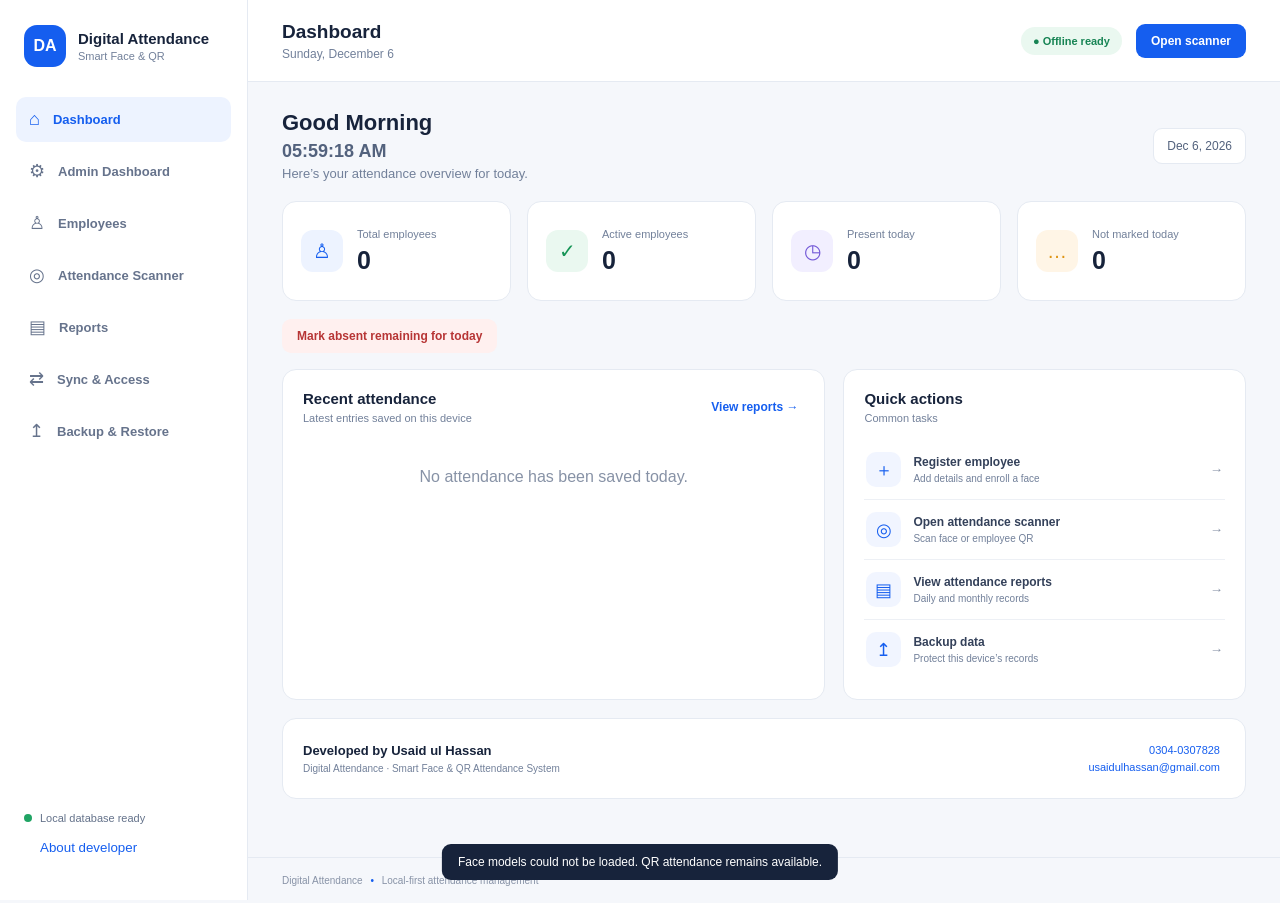
==== Digital_Attendance/index.html @ baabb177 "Add files via upload" ====
<!doctype html>
<html lang="en">
<head>
  <meta charset="utf-8"><meta name="viewport" content="width=device-width, initial-scale=1, viewport-fit=cover">
  <meta name="theme-color" content="#155eef"><meta name="description" content="Offline-first employee attendance using face recognition and QR codes">
  <link rel="manifest" href="manifest.webmanifest"><link rel="stylesheet" href="css/style.css">
  <title>Digital Attendance</title>
</head>
<body>
<aside class="sidebar" id="sidebar"><div class="brand"><span class="brand-mark">DA</span><div><b id="companyNameLabel">Digital Attendance</b><small>Smart Face &amp; QR</small></div></div>
  <nav id="nav"><button class="nav-link active" data-view="dashboard">⌂ <span>Dashboard</span></button><button class="nav-link" data-view="admin">⚙ <span>Admin Dashboard</span></button><button class="nav-link" data-view="employees">♙ <span>Employees</span></button><button class="nav-link" data-view="scanner">◎ <span>Attendance Scanner</span></button><button class="nav-link" data-view="reports">▤ <span>Reports</span></button><button class="nav-link" data-view="sync">⇄ <span>Sync &amp; Access</span></button><button class="nav-link" data-view="backup">↥ <span>Backup &amp; Restore</span></button></nav>
  <div class="side-foot"><span class="offline-dot"></span><span id="connection">Local database ready</span><button id="aboutBtn" class="about-link">About developer</button></div>
</aside>
<main class="main"><header class="topbar"><button id="menuBtn" class="menu-btn" aria-label="Menu">☰</button><div><h1 id="pageTitle">Dashboard</h1><p id="todayLabel"></p></div><div class="top-actions"><span class="status-pill">● Offline ready</span><button class="primary" data-go="scanner">Open scanner</button></div></header>
<div class="content">
<section class="view active" id="view-dashboard"><div class="welcome"><div><h2 id="greeting">Loading greeting…</h2><p id="liveClock">--:--:--</p><p>Here’s your attendance overview for today.</p></div><span class="date-chip" id="dateChip"></span></div><div class="stats"><article class="stat-card"><span class="stat-icon blue">♙</span><div><small>Total employees</small><strong id="totalEmployees">0</strong></div></article><article class="stat-card"><span class="stat-icon green">✓</span><div><small>Active employees</small><strong id="activeEmployees">0</strong></div></article><article class="stat-card"><span class="stat-icon purple">◷</span><div><small>Present today</small><strong id="presentToday">0</strong></div></article><article class="stat-card"><span class="stat-icon amber">…</span><div><small>Not marked today</small><strong id="notMarked">0</strong></div></article></div>
<button id="markAbsentRemaining" class="danger">Mark absent remaining for today</button><div class="grid-two"><article class="panel"><div class="panel-head"><div><h3>Recent attendance</h3><p>Latest entries saved on this device</p></div><button class="text-btn" data-go="reports">View reports →</button></div><div id="recentAttendance" class="table-wrap"></div></article><article class="panel"><div class="panel-head"><div><h3>Quick actions</h3><p>Common tasks</p></div></div><div class="quick-actions"><button data-go="employees"><span>＋</span><div><b>Register employee</b><small>Add details and enroll a face</small></div><i>→</i></button><button data-go="scanner"><span>◎</span><div><b>Open attendance scanner</b><small>Scan face or employee QR</small></div><i>→</i></button><button data-go="reports"><span>▤</span><div><b>View attendance reports</b><small>Daily and monthly records</small></div><i>→</i></button><button data-go="backup"><span>↥</span><div><b>Backup data</b><small>Protect this device’s records</small></div><i>→</i></button></div></article></div>
<article class="panel developer-card"><div><h3>Developed by Usaid ul Hassan</h3><p>Digital Attendance · Smart Face &amp; QR Attendance System</p></div><div><a href="tel:03040307828">0304-0307828</a><a href="mailto:usaidulhassan@gmail.com">usaidulhassan@gmail.com</a></div></article>
</section>
<section class="view" id="view-admin"><div class="panel admin-auth" id="adminLocked"><div class="panel-head"><div><h3 id="adminAuthTitle">Admin password</h3><p id="adminAuthHelp">Enter your administrator password to manage company settings.</p></div></div><form id="adminAuthForm"><label id="adminPasswordLabel">Admin password <input id="adminPassword" type="password" autocomplete="current-password" required minlength="8"></label><label id="adminPasswordConfirmLabel" class="hidden">Confirm admin password <input id="adminPasswordConfirm" type="password" autocomplete="new-password" minlength="8"></label><button id="adminUnlockButton" class="primary">Unlock admin</button></form><p class="hint">First use: create a password of at least 8 characters. Remember it; it is not recoverable from the app.</p></div><div id="adminContent" class="hidden"><div class="panel"><div class="panel-head"><div><h3>Admin Dashboard</h3><p>Company identity, attendance schedules, grace period and employee time assignments.</p></div><div class="report-actions"><button id="adminEmployees" class="secondary">Manage employees &amp; categories</button><button id="lockAdmin" class="secondary">Lock admin</button></div></div></div><div class="panel"><div class="panel-head"><div><h3>Company information</h3><p>Shown in the app and used as the organization label.</p></div></div><div class="admin-grid"><label>Company name <input id="companyNameInput" maxlength="120" placeholder="Your company or school name" required></label><label>Contact phone <input id="companyPhone" maxlength="40" inputmode="tel"></label><label>Contact email <input id="companyEmail" maxlength="120" type="email"></label><label>Address <input id="companyAddress" maxlength="240"></label></div></div><div class="panel"><div class="panel-head"><div><h3>Attendance schedules</h3><p>Changes apply to future scans. Past attendance keeps its original time and status.</p></div></div><div class="schedule-grid"><label>Peon / Masi start time <input id="timePeon" type="time" value="08:00"></label><label>Management start time <input id="timeManagement" type="time" value="09:00"></label><label>Teaching Staff start time <input id="timeTeaching" type="time" value="08:00"></label><label>Late grace period (minutes) <input id="lateGrace" type="number" min="0" max="1440" value="0"></label></div><p class="hint">Each employee is assigned one category. That category’s start time is their attendance schedule. One grace period applies to all groups.</p><button id="saveAdminSettings" class="primary">Save company &amp; attendance rules</button></div><div class="panel"><div class="panel-head"><div><h3>Employee schedule assignments</h3><p>Review each employee’s category and active group start time.</p></div></div><div id="adminEmployeeSchedule" class="table-wrap"></div></div><div class="panel"><div class="panel-head"><div><h3>Change admin password</h3><p>Enter the current password, then choose a new one.</p></div></div><div class="admin-grid"><label>Current password <input id="adminCurrentPassword" type="password" autocomplete="current-password"></label><label>New password <input id="adminNewPassword" type="password" autocomplete="new-password" minlength="8"></label><label>Confirm new password <input id="adminNewPasswordConfirm" type="password" autocomplete="new-password" minlength="8"></label></div><button id="changeAdminPassword" class="secondary">Update admin password</button></div></div></section>
<section class="view" id="view-employees"><div class="panel"><div class="panel-head"><div><h3>Employee management</h3><p>Employee records and local face enrollment</p></div><button id="newEmployee" class="primary">＋ Register employee</button></div><div id="employeeTable" class="table-wrap"></div></div>
<dialog id="employeeDialog"><form method="dialog" id="employeeForm"><div class="dialog-head"><div><h3 id="employeeDialogTitle">Register employee</h3><p>Enter employee details and enroll a face before saving.</p></div><button class="close-btn" value="cancel">×</button></div><input type="hidden" id="originalId"><label>Employee ID <input id="employeeId" required maxlength="40" autocomplete="off"></label><label>Employee name <input id="employeeName" required maxlength="120"></label><label>Mobile number <input id="employeeMobile" required maxlength="30" inputmode="tel"></label><label>Staff category <select id="employeeCategory"><option value="peon">Peon / Masi</option><option value="management">Management</option><option value="teaching">Teaching Staff</option></select></label><div class="enroll-box"><video id="enrollVideo" autoplay muted playsinline></video><div><b>Face enrollment</b><p id="faceState">Required before saving. Camera permission is needed.</p><button type="button" id="enrollFace" class="secondary">Start camera &amp; capture face</button></div></div><label class="check-label"><input type="checkbox" id="employeeActive" checked> Active employee</label><div class="dialog-actions"><button class="secondary" value="cancel">Cancel</button><button id="saveEmployee" class="primary" value="default">Save employee</button></div></form></dialog></section>
<section class="view" id="view-scanner"><div class="scanner-layout"><article class="panel scanner-panel"><div class="panel-head"><div><h3>Automatic attendance scanner</h3><p>Keep the camera active. Face recognition and QR use the same attendance rules.</p></div><span id="scannerState" class="state-badge">Stopped</span></div><div class="scanner-controls"><label>Attendance action <select id="attendanceAction"><option value="checkin">Check-in (required daily Present)</option><option value="checkout">Check-out (optional)</option></select></label><label>Camera <select id="cameraFacing"><option value="user">Front camera</option><option value="environment">Back camera</option></select></label><label>Scan method <select id="scanMethod"><option value="both">Face and QR</option><option value="face">Face recognition</option><option value="qr">QR code</option></select></label></div><div class="camera-frame"><video id="scanVideo" autoplay muted playsinline></video><div class="camera-overlay"><span></span></div><div class="camera-placeholder" id="cameraPlaceholder"><b>Camera is off</b><small>Start scanning to recognize employees</small></div><div id="qrReader" class="qr-reader"></div></div><div class="scanner-actions"><button id="startScan" class="primary">Start scanning</button><button id="stopScan" class="secondary" disabled>Stop scanning</button></div><p class="hint">Camera access requires HTTPS or localhost. On Android, allow camera access in Chrome. Recognition and QR processing run on this device.</p></article><article class="panel"><div class="panel-head"><div><h3>Scan result</h3><p>Saved only after local database confirmation</p></div></div><div id="scanFeedback" class="scan-feedback"><span class="feedback-icon">◎</span><b>Ready to scan</b><small>Choose a mode and start the camera.</small></div><div class="privacy-note"><b>Face data stays on this device</b><p>Face descriptors are stored in this browser profile’s IndexedDB. Back up regularly before clearing browser data or changing devices.</p></div></article></div></section>
<section class="view" id="view-reports"><div class="panel"><div class="panel-head"><div><h3>Attendance reports</h3><p>Saved attendance records, ready for Excel and Access</p></div><div class="report-actions"><button id="clearAttendance" class="danger">Clear attendance</button><button id="shareReport" class="secondary">Share report</button><button id="exportCsv" class="secondary">Export CSV</button></div></div><div class="filters"><label>Report type <select id="reportType"><option value="daily">Daily</option><option value="monthly">Monthly</option></select></label><label id="dateFilter">Date <input id="reportDate" type="date"></label><label id="monthFilter" class="hidden">Month <input id="reportMonth" type="month"></label><button id="applyReport" class="primary">Apply filters</button></div><div id="reportSummary" class="report-summary"></div><div id="reportTable" class="table-wrap"></div></div></section>
<section class="view" id="view-backup"><div class="grid-two"><article class="panel"><div class="panel-head"><div><h3>Backup your data</h3><p>Download employees, attendance and face descriptors to one JSON file.</p></div></div><div class="backup-card"><span class="backup-icon">↥</span><h4>Create a full backup</h4><p>Save a copy somewhere safe before moving to another device. This file contains private employee and biometric data; keep it secure.</p><button id="createBackup" class="primary">Download backup JSON</button></div></article><article class="panel"><div class="panel-head"><div><h3>Restore from backup</h3><p>Validate the file before importing. Restore merges records by ID and attendance key.</p></div></div><div class="backup-card"><span class="backup-icon">↧</span><h4>Restore a backup file</h4><p>Records from the selected backup will be merged with local data. Newer attendance entries do not remove existing history.</p><label class="file-button">Choose backup JSON<input id="restoreFile" type="file" accept="application/json,.json"></label><div id="backupStatus" class="hint"></div></div></article></div><article class="panel info-panel"><h3>Where your data is stored</h3><p>Local employee data, attendance and face descriptors stay in this browser profile. If Sync &amp; Access is configured, employee and attendance records also sync to your private authenticated cloud database; face descriptors remain device-local. Browser data clearing, app removal or device failure can erase local data. Keep JSON backups.</p></article></section>
<section class="view" id="view-sync"><div class="panel"><div class="panel-head"><div><h3>Connect your devices</h3><p>Use the same free Supabase project and sign-in on PC and mobile.</p></div><span id="syncBadge" class="state-badge">Not connected</span></div><div id="syncMessage" class="sync-message">Set up the free project first. Local attendance continues to work without an internet connection.</div><div class="sync-form"><label>Supabase Project URL<input id="syncUrl" type="url" placeholder="https://your-project.supabase.co" autocomplete="url"></label><label>Publishable / anon key<input id="syncKey" type="text" placeholder="eyJ…" autocomplete="off"></label><div class="sync-divider">Account used on every device</div><label>Email<input id="syncEmail" type="email" autocomplete="username"></label><label>Password<input id="syncPassword" type="password" autocomplete="current-password"></label><div class="sync-actions"><button id="connectSync" class="primary">Save &amp; sign in</button><button id="syncNow" class="secondary">Sync now</button><button id="disconnectSync" class="secondary">Sign out</button></div></div><div class="privacy-note sync-privacy"><b>What gets synced</b><p>Employee details, active status, QR identifiers and attendance are sent to your authenticated cloud database. Face descriptors stay on each device. A new device can use QR and reports immediately; enroll each employee’s face on that device to use face scanning there. Never enter a service-role or secret key here.</p></div></div><article class="panel info-panel"><h3>Offline and free-plan notes</h3><p>While offline, records remain in this device’s IndexedDB and show as waiting to sync. When internet returns, this page retries automatically. If two devices both record the same employee while offline, the first record accepted by the shared database wins; the other device will replace its pending copy with the shared record on sync. Free hosting limits and pauses can delay syncing, so keep JSON backups.</p></article></section>
</div><footer>Digital Attendance <span>•</span> Local-first attendance management</footer></main>
<div id="successToast" class="toast" role="status" aria-live="polite"><div class="big-check">✓</div><div><b>Attendance Successful</b><strong id="toastName"></strong><small id="toastMeta"></small><span>حاضری کامیابی سے لگ گئی</span><span>آپ جا سکتے ہیں، شکریہ</span></div></div><div id="notice" class="notice" role="status"></div>
<dialog id="aboutDialog"><form method="dialog" class="about-dialog"><button class="close-btn" value="cancel">×</button><h3>About Developer</h3><p><b>Usaid ul Hassan</b></p><p><a href="tel:03040307828">0304-0307828</a></p><p><a href="mailto:usaidulhassan@gmail.com">usaidulhassan@gmail.com</a></p><button class="primary" value="cancel">Done</button></form></dialog>
<script src="libraries/face-api.min.js"></script><script src="libraries/html5-qrcode.min.js"></script><script src="libraries/qrcode.min.js"></script>
<script type="module" src="js/app.js"></script>

</body></html>
---- Digital_Attendance/css/style.css ----
:root{font-family:Inter,"Segoe UI",Arial,sans-serif;color:#17233b;background:#f5f7fb;font-synthesis:none;--blue:#155eef;--navy:#14213d;--muted:#72809a;--line:#e5eaf2;--green:#159455}*{box-sizing:border-box}body{margin:0;min-height:100vh}.sidebar{position:fixed;inset:0 auto 0 0;width:248px;background:#fff;border-right:1px solid var(--line);padding:25px 16px;display:flex;flex-direction:column;z-index:10}.brand{display:flex;align-items:center;gap:12px;padding:0 8px 30px}.brand-mark{width:42px;height:42px;border-radius:13px;background:var(--blue);color:#fff;display:grid;place-items:center;font-weight:800}.brand b,.brand small{display:block}.brand b{font-size:15px}.brand small{font-size:11px;color:var(--muted);margin-top:3px}.sidebar nav{display:grid;gap:6px}.nav-link{border:0;background:transparent;color:#66738c;border-radius:10px;text-align:left;padding:12px 13px;font-size:18px;display:flex;align-items:center;gap:13px;cursor:pointer}.nav-link span{font-size:13px;font-weight:600}.nav-link:hover,.nav-link.active{background:#edf3ff;color:var(--blue)}.side-foot{margin-top:auto;color:#64728a;font-size:11px;padding:12px 8px;display:grid;grid-template-columns:8px auto;gap:8px;align-items:center}.offline-dot{width:8px;height:8px;border-radius:50%;background:#20a464}.about-link{grid-column:2;border:0;background:none;text-align:left;padding:8px 0;color:var(--blue);cursor:pointer}.main{margin-left:248px;min-height:100vh}.topbar{background:#fff;border-bottom:1px solid var(--line);min-height:82px;padding:15px 34px;display:flex;align-items:center;justify-content:space-between;position:sticky;top:0;z-index:5}.topbar h1{font-size:19px;margin:0}.topbar p{font-size:12px;color:var(--muted);margin:4px 0 0}.top-actions{display:flex;align-items:center;gap:14px}.status-pill{color:#178454;background:#eaf8f0;padding:8px 12px;border-radius:30px;font-size:11px;font-weight:700}.content{max-width:1400px;margin:auto;padding:28px 34px 40px}.view{display:none}.view.active{display:block}.welcome{display:flex;justify-content:space-between;align-items:center;margin:0 0 20px}.welcome h2{font-size:22px;margin:0 0 5px}.welcome p{margin:0;color:var(--muted);font-size:13px}.date-chip{background:#fff;border:1px solid var(--line);border-radius:9px;padding:10px 13px;color:#53627d;font-size:12px}.stats{display:grid;grid-template-columns:repeat(4,1fr);gap:16px;margin-bottom:18px}.stat-card{background:#fff;border:1px solid var(--line);border-radius:14px;padding:18px;display:flex;align-items:center;gap:14px;min-height:100px}.stat-icon{width:42px;height:42px;display:grid;place-items:center;border-radius:12px;font-size:20px}.stat-icon.blue{background:#edf3ff;color:var(--blue)}.stat-icon.green{background:#eaf8f0;color:#159455}.stat-icon.purple{background:#f2efff;color:#7358d7}.stat-icon.amber{background:#fff5e6;color:#de9414}.stat-card small,.stat-card strong{display:block}.stat-card small{font-size:11px;color:var(--muted);margin-bottom:6px}.stat-card strong{font-size:25px}.grid-two{display:grid;grid-template-columns:1.35fr 1fr;gap:18px}.panel{background:#fff;border:1px solid var(--line);border-radius:14px;padding:20px;margin-bottom:18px;min-width:0}.panel-head{display:flex;align-items:center;justify-content:space-between;gap:12px;margin-bottom:16px}.panel-head h3{font-size:15px;margin:0 0 5px}.panel-head p{font-size:11px;color:var(--muted);margin:0}.text-btn{border:0;background:none;color:var(--blue);font-size:12px;font-weight:700;cursor:pointer}.table-wrap{overflow:auto}table{width:100%;border-collapse:collapse;white-space:nowrap;font-size:12px}th{text-align:left;color:#78849b;font-size:10px;text-transform:uppercase;letter-spacing:.04em;background:#fafbfd}th,td{padding:12px 10px;border-bottom:1px solid #edf0f5}td{color:#34415a}tbody tr:last-child td{border-bottom:0}.empty{text-align:center;color:#8792a6;padding:28px!important}.quick-actions{display:grid}.quick-actions button{display:flex;align-items:center;gap:12px;padding:12px 2px;background:transparent;border:0;border-bottom:1px solid #edf0f5;text-align:left;cursor:pointer;color:#34415a}.quick-actions button:last-child{border:0}.quick-actions button>span{width:35px;height:35px;border-radius:10px;background:#f1f5ff;color:var(--blue);display:grid;place-items:center;font-size:18px}.quick-actions b,.quick-actions small{display:block}.quick-actions b{font-size:12px}.quick-actions small{font-size:10px;color:var(--muted);margin-top:4px}.quick-actions i{font-style:normal;margin-left:auto;color:#8792a6}.primary,.secondary,.danger{border:0;border-radius:9px;padding:10px 15px;font-size:12px;font-weight:700;cursor:pointer;white-space:nowrap}.primary{background:var(--blue);color:#fff}.primary:hover{background:#064ddb}.secondary{background:#edf2fa;color:#45546f}.danger{background:#fff0ef;color:#b73535}.primary:disabled,.secondary:disabled{opacity:.5;cursor:not-allowed}.menu-btn{display:none}footer{border-top:1px solid var(--line);padding:17px 34px;color:#8893a7;font-size:10px}footer span{padding:0 5px;color:var(--blue)}dialog{border:0;border-radius:16px;padding:0;width:min(560px,calc(100% - 28px));box-shadow:0 20px 70px #101c3440;color:#17233b}dialog::backdrop{background:#0b173766;backdrop-filter:blur(2px)}#employeeForm,.about-dialog{padding:22px}.dialog-head{display:flex;justify-content:space-between;align-items:flex-start;margin-bottom:16px}.dialog-head h3,.about-dialog h3{margin:0 0 5px}.dialog-head p{font-size:11px;color:var(--muted);margin:0}.close-btn{border:0;background:#f1f3f7;border-radius:50%;width:30px;height:30px;font-size:20px;cursor:pointer}.dialog-head~label{display:block;font-size:11px;font-weight:700;margin:12px 0}.dialog-head~label input,.filters input,.filters select,.scanner-controls select,.scanner-controls label select{display:block;width:100%;margin-top:6px;border:1px solid #dce3ed;border-radius:8px;padding:10px;font:inherit;color:#34415a;background:#fff}.enroll-box{display:flex;gap:14px;padding:12px;background:#f7f9fc;border-radius:10px;margin:15px 0}.enroll-box video{width:120px;height:86px;object-fit:cover;background:#111;border-radius:8px}.enroll-box p{font-size:10px;color:var(--muted);margin:5px 0 9px}.check-label{display:flex!important;align-items:center;gap:7px}.dialog-actions{display:flex;justify-content:flex-end;gap:9px;margin-top:18px}.scanner-layout{display:grid;grid-template-columns:1.3fr .8fr;gap:18px}.scanner-controls{display:grid;grid-template-columns:1fr 1fr;gap:12px;margin-bottom:13px}.scanner-controls label,.filters label{font-size:11px;color:#56637a}.camera-frame{height:360px;position:relative;background:#111827;border-radius:12px;overflow:hidden;display:grid;place-items:center}.camera-frame video{width:100%;height:100%;object-fit:cover;transform:scaleX(-1)}.camera-overlay{position:absolute;inset:15%;border:1px solid #ffffff50;border-radius:18px;pointer-events:none}.camera-overlay span{position:absolute;left:0;right:0;top:50%;height:1px;background:#ffffff35}.camera-placeholder{position:absolute;color:#fff;text-align:center;display:grid;gap:7px;pointer-events:none}.camera-placeholder b{font-size:13px}.camera-placeholder small{font-size:10px;color:#c5ccda}.scanner-actions{display:flex;gap:9px;margin-top:14px}.hint{font-size:10px;color:#7d899f;line-height:1.6;margin:12px 0 0}.state-badge{font-size:10px;color:#7a8598;background:#f0f2f6;border-radius:20px;padding:7px 10px}.state-badge.running{color:#128249;background:#e8f7ef}.scan-feedback{min-height:170px;border:1px dashed #dce3ed;background:#fbfcfe;border-radius:12px;display:flex;align-items:center;justify-content:center;flex-direction:column;gap:8px;text-align:center;padding:20px}.feedback-icon{width:48px;height:48px;border-radius:50%;background:#edf3ff;color:var(--blue);display:grid;place-items:center;font-size:24px}.scan-feedback b{font-size:14px}.scan-feedback small{font-size:11px;color:var(--muted)}.privacy-note{margin-top:14px;border-radius:10px;padding:13px;background:#f2f7ff}.privacy-note b{font-size:11px;color:#1b55b3}.privacy-note p{font-size:10px;line-height:1.6;color:#60708a;margin:7px 0 0}.qr-reader{display:none;position:absolute;inset:8px;overflow:hidden;border-radius:10px;background:#111}.qr-reader.active{display:block}.qr-reader video{width:100%!important;height:100%!important;object-fit:cover}.report-actions{display:flex;gap:7px}.filters{display:flex;align-items:end;gap:12px;flex-wrap:wrap;background:#f8fafd;padding:13px;border-radius:10px;margin-bottom:12px}.filters label{min-width:155px}.filters label input,.filters label select{padding:9px}.filters .primary{height:36px}.hidden{display:none!important}.report-summary{font-size:11px;color:#67758d;margin:12px 2px}.backup-card{border:1px solid #e9edf4;border-radius:12px;padding:20px;text-align:center}.backup-icon{width:48px;height:48px;border-radius:14px;background:#edf3ff;color:var(--blue);font-size:22px;display:grid;place-items:center;margin:0 auto 12px}.backup-card h4{margin:0;font-size:14px}.backup-card p{font-size:11px;line-height:1.7;color:var(--muted);max-width:380px;margin:8px auto 15px}.file-button{display:inline-block;background:#edf2fa;border-radius:9px;padding:10px 15px;font-size:11px;font-weight:700;cursor:pointer}.file-button input{display:none}.info-panel h3{font-size:13px;margin:0 0 7px}.info-panel p{font-size:11px;color:#66738c;line-height:1.7;margin:0}.toast{position:fixed;z-index:30;right:24px;top:22px;background:#fff;border:1px solid #d6eadf;box-shadow:0 15px 45px #162c2330;border-radius:14px;padding:15px 20px;display:flex;align-items:center;gap:15px;min-width:320px;opacity:0;transform:translateY(-15px);pointer-events:none;transition:.16s}.toast.show{opacity:1;transform:translateY(0)}.big-check{width:54px;height:54px;border-radius:50%;display:grid;place-items:center;background:#e4f7eb;color:#14934f;font-size:35px;font-weight:700}.toast b,.toast strong,.toast small,.toast span{display:block}.toast b{font-size:13px;color:#168249}.toast strong{font-size:14px;margin-top:4px}.toast small,.toast span{font-size:10px;color:#66738c;margin-top:3px}.notice{position:fixed;bottom:20px;left:50%;transform:translate(-50%,15px);opacity:0;background:#17233b;color:white;padding:11px 16px;border-radius:9px;font-size:12px;z-index:40;pointer-events:none;transition:.15s}.notice.show{opacity:1;transform:translate(-50%,0)}.about-dialog{position:relative}.about-dialog p{font-size:13px;color:#52617a}.about-dialog a{color:var(--blue);text-decoration:none}.about-dialog>.close-btn{float:right}.about-dialog>.primary{float:right}.badge{padding:4px 8px;border-radius:30px;font-size:10px}.badge.active{background:#e7f7ed;color:#15814b}.badge.inactive{background:#f0f1f4;color:#7e8797}.row-actions{display:flex;gap:6px}.small-btn{border:0;border-radius:7px;background:#eef3fb;color:#315da9;padding:6px 9px;font-size:10px;cursor:pointer}.small-btn.warn{background:#fff2e1;color:#9a6615}
@media(max-width:1100px){.stats{grid-template-columns:repeat(2,1fr)}.grid-two,.scanner-layout{grid-template-columns:1fr}.camera-frame{height:320px}}@media(max-width:720px){.sidebar{width:250px;transform:translateX(-100%);transition:transform .2s;box-shadow:12px 0 30px #14213d18}.sidebar.open{transform:translateX(0)}.main{margin-left:0}.topbar{padding:13px 16px;min-height:70px}.topbar h1{font-size:16px}.topbar p{font-size:10px}.menu-btn{display:block;border:0;background:transparent;font-size:20px;margin-right:10px;color:#34415a}.topbar>div:nth-child(2){margin-right:auto}.top-actions{gap:8px}.status-pill{display:none}.top-actions .primary{font-size:10px;padding:9px}.content{padding:20px 14px}.welcome h2{font-size:18px}.date-chip{font-size:10px}.stats{gap:9px}.stat-card{padding:12px;min-height:82px;gap:9px}.stat-icon{width:34px;height:34px}.stat-card strong{font-size:21px}.stat-card small{font-size:9px}.panel{padding:15px}.panel-head{align-items:flex-start}.panel-head h3{font-size:14px}.panel-head p{max-width:230px;line-height:1.5}.camera-frame{height:270px}.scanner-controls{gap:8px}.filters{align-items:stretch}.filters label{flex:1;min-width:130px}.filters>.primary{width:100%}.toast{right:10px;left:10px;top:10px;min-width:0}.enroll-box{align-items:center}.enroll-box video{width:100px;height:75px}footer{padding:16px}}

.developer-card{display:flex;justify-content:space-between;align-items:center;gap:14px}.developer-card h3{font-size:13px;margin:0 0 5px}.developer-card p{font-size:10px;color:var(--muted);margin:0}.developer-card a{display:block;text-align:right;color:var(--blue);font-size:11px;margin:5px;text-decoration:none}@media(max-width:720px){.developer-card{align-items:flex-start;flex-direction:column}.developer-card a{text-align:left}}



.scan-feedback.recognized{border-style:solid;border-color:#cfe2ff;background:#f7faff}.scan-feedback .recognized-name{font-size:clamp(28px,4vw,40px);line-height:1.15;color:#14213d;max-width:100%;overflow-wrap:anywhere}.toast #toastName{font-size:25px;line-height:1.2;color:#17233b}.toast #toastMeta{font-size:11px}

.sync-form{display:grid;grid-template-columns:1fr 1fr;gap:14px}.sync-form label{display:block;font-size:11px;font-weight:650;color:#56637a}.sync-form input{display:block;width:100%;margin-top:6px;border:1px solid #dce3ed;border-radius:8px;padding:11px;font:inherit;color:#34415a;background:#fff}.sync-divider{grid-column:1/-1;border-top:1px solid var(--line);padding-top:13px;color:#34415a;font-size:11px;font-weight:700}.sync-actions{grid-column:1/-1;display:flex;gap:8px;flex-wrap:wrap}.sync-message{background:#f4f7fc;border-radius:9px;padding:12px 14px;font-size:11px;color:#465570;margin-bottom:16px;line-height:1.5}.sync-privacy{margin-top:18px}.sync-privacy p{font-size:11px}@media(max-width:720px){.sync-form{grid-template-columns:1fr}.sync-divider,.sync-actions{grid-column:1}.sync-actions button{flex:1}}

#liveClock{font-size:18px;font-weight:700;color:#53627d;margin:4px 0}.schedule-grid{display:grid;grid-template-columns:repeat(4,minmax(120px,1fr));gap:12px}.schedule-grid label{font-size:11px;color:#56637a}.schedule-grid input{display:block;width:100%;margin-top:6px;border:1px solid #dce3ed;border-radius:8px;padding:10px;font:inherit}.schedule-panel{margin:12px 0}.badge.late{background:#fff5e6;color:#b66b00}.badge.inactive{background:#fff0ef;color:#b73535}#markAbsentRemaining{margin:0 0 16px}@media(max-width:850px){.schedule-grid{grid-template-columns:repeat(2,minmax(120px,1fr))}}
.admin-grid{display:grid;grid-template-columns:repeat(2,minmax(180px,1fr));gap:14px;margin-bottom:14px}.admin-grid label,#adminAuthForm label{display:block;font-size:12px;font-weight:650;color:#56637a}.admin-grid input,#adminAuthForm input{display:block;width:100%;margin-top:6px;border:1px solid #dce3ed;border-radius:8px;padding:11px;font:inherit;color:#34415a;background:#fff}.admin-auth{max-width:560px;margin:30px auto}.admin-auth form{display:grid;gap:14px}.admin-auth .primary{justify-self:start}.admin-grid+.hint{margin-bottom:14px}@media(max-width:620px){.admin-grid{grid-template-columns:1fr}}
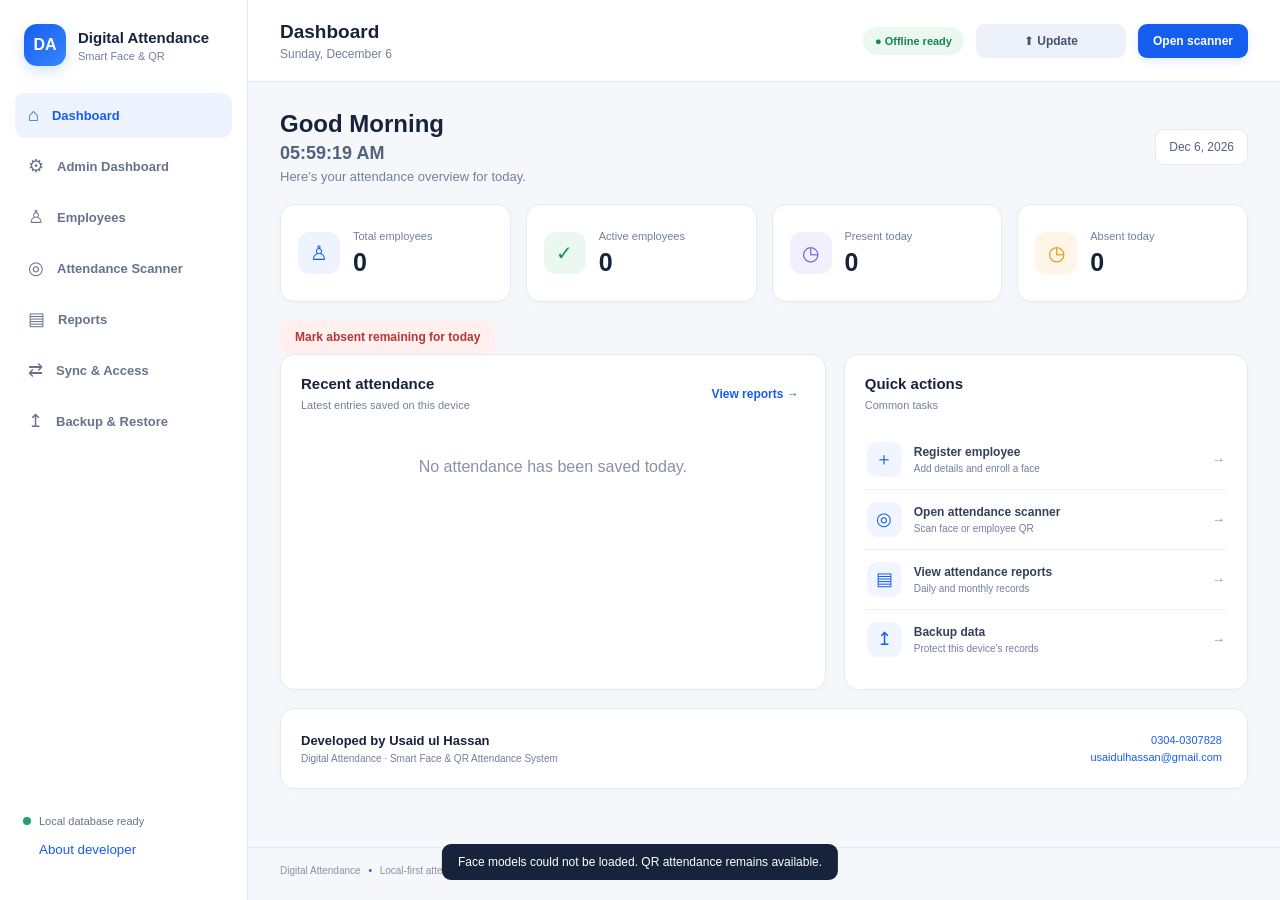
==== commit 89542762: "Add files via upload" ====
--- a/Digital_Attendance/index.html
+++ b/Digital_Attendance/index.html
@@ -11,16 +11,17 @@
   <nav id="nav"><button class="nav-link active" data-view="dashboard">⌂ <span>Dashboard</span></button><button class="nav-link" data-view="admin">⚙ <span>Admin Dashboard</span></button><button class="nav-link" data-view="employees">♙ <span>Employees</span></button><button class="nav-link" data-view="scanner">◎ <span>Attendance Scanner</span></button><button class="nav-link" data-view="reports">▤ <span>Reports</span></button><button class="nav-link" data-view="sync">⇄ <span>Sync &amp; Access</span></button><button class="nav-link" data-view="backup">↥ <span>Backup &amp; Restore</span></button></nav>
   <div class="side-foot"><span class="offline-dot"></span><span id="connection">Local database ready</span><button id="aboutBtn" class="about-link">About developer</button></div>
 </aside>
-<main class="main"><header class="topbar"><button id="menuBtn" class="menu-btn" aria-label="Menu">☰</button><div><h1 id="pageTitle">Dashboard</h1><p id="todayLabel"></p></div><div class="top-actions"><span class="status-pill">● Offline ready</span><button class="primary" data-go="scanner">Open scanner</button></div></header>
+<main class="main"><header class="topbar"><button id="viewBack" class="view-back hidden" aria-label="Go back">←</button><button id="menuBtn" class="menu-btn" aria-label="Menu">☰</button><div><h1 id="pageTitle">Dashboard</h1><p id="todayLabel"></p></div><div class="top-actions"><span class="status-pill">● Offline ready</span><button id="checkUpdates" class="secondary update-button" title="Check for app updates">⬆ Update</button><button class="primary" data-go="scanner">Open scanner</button></div></header>
 <div class="content">
-<section class="view active" id="view-dashboard"><div class="welcome"><div><h2 id="greeting">Loading greeting…</h2><p id="liveClock">--:--:--</p><p>Here’s your attendance overview for today.</p></div><span class="date-chip" id="dateChip"></span></div><div class="stats"><article class="stat-card"><span class="stat-icon blue">♙</span><div><small>Total employees</small><strong id="totalEmployees">0</strong></div></article><article class="stat-card"><span class="stat-icon green">✓</span><div><small>Active employees</small><strong id="activeEmployees">0</strong></div></article><article class="stat-card"><span class="stat-icon purple">◷</span><div><small>Present today</small><strong id="presentToday">0</strong></div></article><article class="stat-card"><span class="stat-icon amber">…</span><div><small>Not marked today</small><strong id="notMarked">0</strong></div></article></div>
+<section class="view active" id="view-dashboard"><div class="welcome"><div><h2 id="greeting">Loading greeting…</h2><p id="liveClock">--:--:--</p><p>Here’s your attendance overview for today.</p></div><span class="date-chip" id="dateChip"></span></div><div class="stats"><article class="stat-card metric-clickable" data-metric="totalEmployees" role="button" tabindex="0" aria-label="Show Total employees list"><span class="stat-icon blue">♙</span><div><small>Total employees</small><strong id="totalEmployees">0</strong></div></article><article class="stat-card metric-clickable" data-metric="activeEmployees" role="button" tabindex="0" aria-label="Show Active employees list"><span class="stat-icon green">✓</span><div><small>Active employees</small><strong id="activeEmployees">0</strong></div></article><article class="stat-card metric-clickable" data-metric="presentToday" role="button" tabindex="0" aria-label="Show Present today list"><span class="stat-icon purple">◷</span><div><small>Present today</small><strong id="presentToday">0</strong></div></article><article class="stat-card metric-clickable" data-metric="absentToday" role="button" tabindex="0" aria-label="Show Absent today list"><span class="stat-icon amber">◷</span><div><small>Absent today</small><strong id="absentToday">0</strong></div></article></div>
 <button id="markAbsentRemaining" class="danger">Mark absent remaining for today</button><div class="grid-two"><article class="panel"><div class="panel-head"><div><h3>Recent attendance</h3><p>Latest entries saved on this device</p></div><button class="text-btn" data-go="reports">View reports →</button></div><div id="recentAttendance" class="table-wrap"></div></article><article class="panel"><div class="panel-head"><div><h3>Quick actions</h3><p>Common tasks</p></div></div><div class="quick-actions"><button data-go="employees"><span>＋</span><div><b>Register employee</b><small>Add details and enroll a face</small></div><i>→</i></button><button data-go="scanner"><span>◎</span><div><b>Open attendance scanner</b><small>Scan face or employee QR</small></div><i>→</i></button><button data-go="reports"><span>▤</span><div><b>View attendance reports</b><small>Daily and monthly records</small></div><i>→</i></button><button data-go="backup"><span>↥</span><div><b>Backup data</b><small>Protect this device’s records</small></div><i>→</i></button></div></article></div>
 <article class="panel developer-card"><div><h3>Developed by Usaid ul Hassan</h3><p>Digital Attendance · Smart Face &amp; QR Attendance System</p></div><div><a href="tel:03040307828">0304-0307828</a><a href="mailto:usaidulhassan@gmail.com">usaidulhassan@gmail.com</a></div></article>
 </section>
-<section class="view" id="view-admin"><div class="panel admin-auth" id="adminLocked"><div class="panel-head"><div><h3 id="adminAuthTitle">Admin password</h3><p id="adminAuthHelp">Enter your administrator password to manage company settings.</p></div></div><form id="adminAuthForm"><label id="adminPasswordLabel">Admin password <input id="adminPassword" type="password" autocomplete="current-password" required minlength="8"></label><label id="adminPasswordConfirmLabel" class="hidden">Confirm admin password <input id="adminPasswordConfirm" type="password" autocomplete="new-password" minlength="8"></label><button id="adminUnlockButton" class="primary">Unlock admin</button></form><p class="hint">First use: create a password of at least 8 characters. Remember it; it is not recoverable from the app.</p></div><div id="adminContent" class="hidden"><div class="panel"><div class="panel-head"><div><h3>Admin Dashboard</h3><p>Company identity, attendance schedules, grace period and employee time assignments.</p></div><div class="report-actions"><button id="adminEmployees" class="secondary">Manage employees &amp; categories</button><button id="lockAdmin" class="secondary">Lock admin</button></div></div></div><div class="panel"><div class="panel-head"><div><h3>Company information</h3><p>Shown in the app and used as the organization label.</p></div></div><div class="admin-grid"><label>Company name <input id="companyNameInput" maxlength="120" placeholder="Your company or school name" required></label><label>Contact phone <input id="companyPhone" maxlength="40" inputmode="tel"></label><label>Contact email <input id="companyEmail" maxlength="120" type="email"></label><label>Address <input id="companyAddress" maxlength="240"></label></div></div><div class="panel"><div class="panel-head"><div><h3>Attendance schedules</h3><p>Changes apply to future scans. Past attendance keeps its original time and status.</p></div></div><div class="schedule-grid"><label>Peon / Masi start time <input id="timePeon" type="time" value="08:00"></label><label>Management start time <input id="timeManagement" type="time" value="09:00"></label><label>Teaching Staff start time <input id="timeTeaching" type="time" value="08:00"></label><label>Late grace period (minutes) <input id="lateGrace" type="number" min="0" max="1440" value="0"></label></div><p class="hint">Each employee is assigned one category. That category’s start time is their attendance schedule. One grace period applies to all groups.</p><button id="saveAdminSettings" class="primary">Save company &amp; attendance rules</button></div><div class="panel"><div class="panel-head"><div><h3>Employee schedule assignments</h3><p>Review each employee’s category and active group start time.</p></div></div><div id="adminEmployeeSchedule" class="table-wrap"></div></div><div class="panel"><div class="panel-head"><div><h3>Change admin password</h3><p>Enter the current password, then choose a new one.</p></div></div><div class="admin-grid"><label>Current password <input id="adminCurrentPassword" type="password" autocomplete="current-password"></label><label>New password <input id="adminNewPassword" type="password" autocomplete="new-password" minlength="8"></label><label>Confirm new password <input id="adminNewPasswordConfirm" type="password" autocomplete="new-password" minlength="8"></label></div><button id="changeAdminPassword" class="secondary">Update admin password</button></div></div></section>
+<section class="view" id="view-admin"><div class="panel admin-auth" id="adminLocked"><div class="panel-head"><div><h3 id="adminAuthTitle">Admin password</h3><p id="adminAuthHelp">Enter your administrator password to manage company settings.</p></div></div><form id="adminAuthForm"><label id="adminPasswordLabel">Admin password <input id="adminPassword" type="password" autocomplete="current-password" required minlength="8"></label><label id="adminPasswordConfirmLabel" class="hidden">Confirm admin password <input id="adminPasswordConfirm" type="password" autocomplete="new-password" minlength="8"></label><button id="adminUnlockButton" class="primary">Unlock admin</button></form><p class="hint">First use: create a password of at least 8 characters. Remember it; it is not recoverable from the app.</p></div><div id="adminContent" class="hidden"><div class="panel"><div class="panel-head"><div><h3>Admin Dashboard</h3><p>Company identity, attendance schedules, grace period and employee time assignments.</p></div><div class="report-actions"><button id="adminEmployees" class="secondary">Manage employees &amp; categories</button><button id="lockAdmin" class="secondary">Lock admin</button></div></div></div><div class="panel"><div class="panel-head"><div><h3>Company information</h3><p>Shown in the app and used as the organization label.</p></div></div><div class="admin-grid"><label>Company name <input id="companyNameInput" maxlength="120" placeholder="Your company or school name" required></label><label>Contact phone <input id="companyPhone" maxlength="40" inputmode="tel"></label><label>Contact email <input id="companyEmail" maxlength="120" type="email"></label><label>Address <input id="companyAddress" maxlength="240"></label></div></div><div class="panel"><div class="panel-head"><div><h3>Attendance schedules</h3><p>Changes apply to future scans. Past attendance keeps its original time and status.</p></div></div><div class="schedule-grid"><label>🛠️ Support Staff start time <input id="timePeon" type="time" value="08:00"></label><label>📋 Management Staff start time <input id="timeManagement" type="time" value="09:00"></label><label>🎓 Teaching Staff start time <input id="timeTeaching" type="time" value="08:00"></label><label>Late grace period (minutes) <input id="lateGrace" type="number" min="0" max="1440" value="0"></label></div><p class="hint">Each employee is assigned one category. That category’s start time is their attendance schedule. One grace period applies to all groups.</p><button id="saveAdminSettings" class="primary">Save company &amp; attendance rules</button></div><div class="panel"><div class="panel-head"><div><h3>Employee schedule assignments</h3><p>Review each employee’s category and active group start time.</p></div></div><div id="adminEmployeeSchedule" class="table-wrap"></div></div><div class="panel"><div class="panel-head"><div><h3>Change admin password</h3><p>Enter the current password, then choose a new one.</p></div></div><div class="admin-grid"><label>Current password <input id="adminCurrentPassword" type="password" autocomplete="current-password"></label><label>New password <input id="adminNewPassword" type="password" autocomplete="new-password" minlength="8"></label><label>Confirm new password <input id="adminNewPasswordConfirm" type="password" autocomplete="new-password" minlength="8"></label></div><button id="changeAdminPassword" class="secondary">Update admin password</button></div></div></section>
 <section class="view" id="view-employees"><div class="panel"><div class="panel-head"><div><h3>Employee management</h3><p>Employee records and local face enrollment</p></div><button id="newEmployee" class="primary">＋ Register employee</button></div><div id="employeeTable" class="table-wrap"></div></div>
-<dialog id="employeeDialog"><form method="dialog" id="employeeForm"><div class="dialog-head"><div><h3 id="employeeDialogTitle">Register employee</h3><p>Enter employee details and enroll a face before saving.</p></div><button class="close-btn" value="cancel">×</button></div><input type="hidden" id="originalId"><label>Employee ID <input id="employeeId" required maxlength="40" autocomplete="off"></label><label>Employee name <input id="employeeName" required maxlength="120"></label><label>Mobile number <input id="employeeMobile" required maxlength="30" inputmode="tel"></label><label>Staff category <select id="employeeCategory"><option value="peon">Peon / Masi</option><option value="management">Management</option><option value="teaching">Teaching Staff</option></select></label><div class="enroll-box"><video id="enrollVideo" autoplay muted playsinline></video><div><b>Face enrollment</b><p id="faceState">Required before saving. Camera permission is needed.</p><button type="button" id="enrollFace" class="secondary">Start camera &amp; capture face</button></div></div><label class="check-label"><input type="checkbox" id="employeeActive" checked> Active employee</label><div class="dialog-actions"><button class="secondary" value="cancel">Cancel</button><button id="saveEmployee" class="primary" value="default">Save employee</button></div></form></dialog></section>
-<section class="view" id="view-scanner"><div class="scanner-layout"><article class="panel scanner-panel"><div class="panel-head"><div><h3>Automatic attendance scanner</h3><p>Keep the camera active. Face recognition and QR use the same attendance rules.</p></div><span id="scannerState" class="state-badge">Stopped</span></div><div class="scanner-controls"><label>Attendance action <select id="attendanceAction"><option value="checkin">Check-in (required daily Present)</option><option value="checkout">Check-out (optional)</option></select></label><label>Camera <select id="cameraFacing"><option value="user">Front camera</option><option value="environment">Back camera</option></select></label><label>Scan method <select id="scanMethod"><option value="both">Face and QR</option><option value="face">Face recognition</option><option value="qr">QR code</option></select></label></div><div class="camera-frame"><video id="scanVideo" autoplay muted playsinline></video><div class="camera-overlay"><span></span></div><div class="camera-placeholder" id="cameraPlaceholder"><b>Camera is off</b><small>Start scanning to recognize employees</small></div><div id="qrReader" class="qr-reader"></div></div><div class="scanner-actions"><button id="startScan" class="primary">Start scanning</button><button id="stopScan" class="secondary" disabled>Stop scanning</button></div><p class="hint">Camera access requires HTTPS or localhost. On Android, allow camera access in Chrome. Recognition and QR processing run on this device.</p></article><article class="panel"><div class="panel-head"><div><h3>Scan result</h3><p>Saved only after local database confirmation</p></div></div><div id="scanFeedback" class="scan-feedback"><span class="feedback-icon">◎</span><b>Ready to scan</b><small>Choose a mode and start the camera.</small></div><div class="privacy-note"><b>Face data stays on this device</b><p>Face descriptors are stored in this browser profile’s IndexedDB. Back up regularly before clearing browser data or changing devices.</p></div></article></div></section>
+<dialog id="employeeDialog"><form method="dialog" id="employeeForm"><div class="dialog-head"><div><h3 id="employeeDialogTitle">Register employee</h3><p>Enter employee details and enroll a face before saving.</p></div><button class="close-btn" value="cancel">×</button></div><input type="hidden" id="originalId"><label>Employee ID <input id="employeeId" required maxlength="40" autocomplete="off"></label><label>Employee name <input id="employeeName" required maxlength="120"></label><label>Mobile number <input id="employeeMobile" required maxlength="30" inputmode="tel"></label><label>Staff category <select id="employeeCategory"><option value="management">📋 Management Staff</option><option value="teaching">🎓 Teaching Staff</option><option value="peon">🛠️ Support Staff</option></select></label><label>Profile photo (optional) <input id="employeePhotoFile" type="file" accept="image/*" capture="user"><img id="employeePhotoPreview" class="employee-photo-preview hidden" alt="Employee profile photo"></label><div class="enroll-box"><video id="enrollVideo" autoplay muted playsinline></video><div><b>Face enrollment</b><p id="faceState">Required before saving. Camera permission is needed.</p><button type="button" id="enrollFace" class="secondary">Start camera &amp; capture face</button></div></div><label class="check-label"><input type="checkbox" id="employeeActive" checked> Active employee</label><div class="dialog-actions"><button class="secondary" value="cancel">Cancel</button><button id="saveEmployee" class="primary" value="default">Save employee</button></div></form></dialog></section>
+<dialog id="employeeProfileDialog" class="profile-dialog"><div class="profile-head"><div id="profileInitials" class="profile-avatar">?</div><img id="profilePhoto" class="profile-avatar hidden" alt="Employee profile photo"><div><h2 id="profileName">Employee profile</h2><p id="profileMeta"></p></div><button id="closeProfile" class="close-btn" aria-label="Close">×</button></div><label class="profile-month-label">Attendance month <input id="profileMonth" type="month"></label><div id="profileStats" class="profile-stats"></div><div id="profileAttendance" class="table-wrap"></div></dialog><dialog id="metricDialog" class="metric-dialog"><div class="panel-head"><h3 id="metricTitle">Employees</h3><button id="closeMetric" class="close-btn" aria-label="Close">×</button></div><div id="metricList" class="table-wrap"></div></dialog>
+<section class="view" id="view-scanner"><div class="panel scanner-panel"><div class="panel-head"><div><h3>Automatic attendance scanner</h3><p>Keep the camera active. Face recognition and QR use the same attendance rules.</p></div><span id="scannerState" class="state-badge">Stopped</span></div><div class="scanner-stage"><div class="camera-frame"><video id="scanVideo" autoplay muted playsinline></video><div class="camera-overlay"><span></span></div><div class="camera-placeholder" id="cameraPlaceholder"><b>Camera is off</b><small>Start scanning to recognize employees</small></div><div id="qrReader" class="qr-reader"></div></div><div class="scan-result-panel"><div class="scan-counts"><span><b id="scanPresentCount">0</b><small>Present</small></span><span><b id="scanAbsentCount">0</b><small>Absent</small></span><span><b id="scanMarkedCount">0</b><small>Marked</small></span><span><b id="scanRemainingCount">0</b><small>Remaining</small></span></div><div id="scanFeedback" class="scan-feedback"><span class="feedback-icon">◎</span><b>Ready to scan</b><small>Choose a mode and start the camera.</small></div></div></div><div class="scanner-controls"><label>Attendance action <select id="attendanceAction"><option value="checkin">Check-in (required daily Present)</option><option value="checkout">Check-out (optional)</option></select></label><label>Camera <select id="cameraFacing"><option value="user">Front camera</option><option value="environment">Back camera</option></select></label><label>Scan method <select id="scanMethod"><option value="both">Face and QR</option><option value="face">Face recognition</option><option value="qr">QR code</option></select></label></div><div class="scanner-actions"><button id="startScan" class="primary">Start scanning</button><button id="stopScan" class="secondary" disabled>Stop scanning</button></div><p class="hint">Camera access requires HTTPS or localhost. Allow camera access when prompted.</p><div class="privacy-note"><b>Face data stays on this device</b><p>Face descriptors are stored in this browser profile’s IndexedDB.</p></div></div></section>
 <section class="view" id="view-reports"><div class="panel"><div class="panel-head"><div><h3>Attendance reports</h3><p>Saved attendance records, ready for Excel and Access</p></div><div class="report-actions"><button id="clearAttendance" class="danger">Clear attendance</button><button id="shareReport" class="secondary">Share report</button><button id="exportCsv" class="secondary">Export CSV</button></div></div><div class="filters"><label>Report type <select id="reportType"><option value="daily">Daily</option><option value="monthly">Monthly</option></select></label><label id="dateFilter">Date <input id="reportDate" type="date"></label><label id="monthFilter" class="hidden">Month <input id="reportMonth" type="month"></label><button id="applyReport" class="primary">Apply filters</button></div><div id="reportSummary" class="report-summary"></div><div id="reportTable" class="table-wrap"></div></div></section>
 <section class="view" id="view-backup"><div class="grid-two"><article class="panel"><div class="panel-head"><div><h3>Backup your data</h3><p>Download employees, attendance and face descriptors to one JSON file.</p></div></div><div class="backup-card"><span class="backup-icon">↥</span><h4>Create a full backup</h4><p>Save a copy somewhere safe before moving to another device. This file contains private employee and biometric data; keep it secure.</p><button id="createBackup" class="primary">Download backup JSON</button></div></article><article class="panel"><div class="panel-head"><div><h3>Restore from backup</h3><p>Validate the file before importing. Restore merges records by ID and attendance key.</p></div></div><div class="backup-card"><span class="backup-icon">↧</span><h4>Restore a backup file</h4><p>Records from the selected backup will be merged with local data. Newer attendance entries do not remove existing history.</p><label class="file-button">Choose backup JSON<input id="restoreFile" type="file" accept="application/json,.json"></label><div id="backupStatus" class="hint"></div></div></article></div><article class="panel info-panel"><h3>Where your data is stored</h3><p>Local employee data, attendance and face descriptors stay in this browser profile. If Sync &amp; Access is configured, employee and attendance records also sync to your private authenticated cloud database; face descriptors remain device-local. Browser data clearing, app removal or device failure can erase local data. Keep JSON backups.</p></article></section>
 <section class="view" id="view-sync"><div class="panel"><div class="panel-head"><div><h3>Connect your devices</h3><p>Use the same free Supabase project and sign-in on PC and mobile.</p></div><span id="syncBadge" class="state-badge">Not connected</span></div><div id="syncMessage" class="sync-message">Set up the free project first. Local attendance continues to work without an internet connection.</div><div class="sync-form"><label>Supabase Project URL<input id="syncUrl" type="url" placeholder="https://your-project.supabase.co" autocomplete="url"></label><label>Publishable / anon key<input id="syncKey" type="text" placeholder="eyJ…" autocomplete="off"></label><div class="sync-divider">Account used on every device</div><label>Email<input id="syncEmail" type="email" autocomplete="username"></label><label>Password<input id="syncPassword" type="password" autocomplete="current-password"></label><div class="sync-actions"><button id="connectSync" class="primary">Save &amp; sign in</button><button id="syncNow" class="secondary">Sync now</button><button id="disconnectSync" class="secondary">Sign out</button></div></div><div class="privacy-note sync-privacy"><b>What gets synced</b><p>Employee details, active status, QR identifiers and attendance are sent to your authenticated cloud database. Face descriptors stay on each device. A new device can use QR and reports immediately; enroll each employee’s face on that device to use face scanning there. Never enter a service-role or secret key here.</p></div></div><article class="panel info-panel"><h3>Offline and free-plan notes</h3><p>While offline, records remain in this device’s IndexedDB and show as waiting to sync. When internet returns, this page retries automatically. If two devices both record the same employee while offline, the first record accepted by the shared database wins; the other device will replace its pending copy with the shared record on sync. Free hosting limits and pauses can delay syncing, so keep JSON backups.</p></article></section>
--- a/Digital_Attendance/css/style.css
+++ b/Digital_Attendance/css/style.css
@@ -1,13 +1,6 @@
-:root{font-family:Inter,"Segoe UI",Arial,sans-serif;color:#17233b;background:#f5f7fb;font-synthesis:none;--blue:#155eef;--navy:#14213d;--muted:#72809a;--line:#e5eaf2;--green:#159455}*{box-sizing:border-box}body{margin:0;min-height:100vh}.sidebar{position:fixed;inset:0 auto 0 0;width:248px;background:#fff;border-right:1px solid var(--line);padding:25px 16px;display:flex;flex-direction:column;z-index:10}.brand{display:flex;align-items:center;gap:12px;padding:0 8px 30px}.brand-mark{width:42px;height:42px;border-radius:13px;background:var(--blue);color:#fff;display:grid;place-items:center;font-weight:800}.brand b,.brand small{display:block}.brand b{font-size:15px}.brand small{font-size:11px;color:var(--muted);margin-top:3px}.sidebar nav{display:grid;gap:6px}.nav-link{border:0;background:transparent;color:#66738c;border-radius:10px;text-align:left;padding:12px 13px;font-size:18px;display:flex;align-items:center;gap:13px;cursor:pointer}.nav-link span{font-size:13px;font-weight:600}.nav-link:hover,.nav-link.active{background:#edf3ff;color:var(--blue)}.side-foot{margin-top:auto;color:#64728a;font-size:11px;padding:12px 8px;display:grid;grid-template-columns:8px auto;gap:8px;align-items:center}.offline-dot{width:8px;height:8px;border-radius:50%;background:#20a464}.about-link{grid-column:2;border:0;background:none;text-align:left;padding:8px 0;color:var(--blue);cursor:pointer}.main{margin-left:248px;min-height:100vh}.topbar{background:#fff;border-bottom:1px solid var(--line);min-height:82px;padding:15px 34px;display:flex;align-items:center;justify-content:space-between;position:sticky;top:0;z-index:5}.topbar h1{font-size:19px;margin:0}.topbar p{font-size:12px;color:var(--muted);margin:4px 0 0}.top-actions{display:flex;align-items:center;gap:14px}.status-pill{color:#178454;background:#eaf8f0;padding:8px 12px;border-radius:30px;font-size:11px;font-weight:700}.content{max-width:1400px;margin:auto;padding:28px 34px 40px}.view{display:none}.view.active{display:block}.welcome{display:flex;justify-content:space-between;align-items:center;margin:0 0 20px}.welcome h2{font-size:22px;margin:0 0 5px}.welcome p{margin:0;color:var(--muted);font-size:13px}.date-chip{background:#fff;border:1px solid var(--line);border-radius:9px;padding:10px 13px;color:#53627d;font-size:12px}.stats{display:grid;grid-template-columns:repeat(4,1fr);gap:16px;margin-bottom:18px}.stat-card{background:#fff;border:1px solid var(--line);border-radius:14px;padding:18px;display:flex;align-items:center;gap:14px;min-height:100px}.stat-icon{width:42px;height:42px;display:grid;place-items:center;border-radius:12px;font-size:20px}.stat-icon.blue{background:#edf3ff;color:var(--blue)}.stat-icon.green{background:#eaf8f0;color:#159455}.stat-icon.purple{background:#f2efff;color:#7358d7}.stat-icon.amber{background:#fff5e6;color:#de9414}.stat-card small,.stat-card strong{display:block}.stat-card small{font-size:11px;color:var(--muted);margin-bottom:6px}.stat-card strong{font-size:25px}.grid-two{display:grid;grid-template-columns:1.35fr 1fr;gap:18px}.panel{background:#fff;border:1px solid var(--line);border-radius:14px;padding:20px;margin-bottom:18px;min-width:0}.panel-head{display:flex;align-items:center;justify-content:space-between;gap:12px;margin-bottom:16px}.panel-head h3{font-size:15px;margin:0 0 5px}.panel-head p{font-size:11px;color:var(--muted);margin:0}.text-btn{border:0;background:none;color:var(--blue);font-size:12px;font-weight:700;cursor:pointer}.table-wrap{overflow:auto}table{width:100%;border-collapse:collapse;white-space:nowrap;font-size:12px}th{text-align:left;color:#78849b;font-size:10px;text-transform:uppercase;letter-spacing:.04em;background:#fafbfd}th,td{padding:12px 10px;border-bottom:1px solid #edf0f5}td{color:#34415a}tbody tr:last-child td{border-bottom:0}.empty{text-align:center;color:#8792a6;padding:28px!important}.quick-actions{display:grid}.quick-actions button{display:flex;align-items:center;gap:12px;padding:12px 2px;background:transparent;border:0;border-bottom:1px solid #edf0f5;text-align:left;cursor:pointer;color:#34415a}.quick-actions button:last-child{border:0}.quick-actions button>span{width:35px;height:35px;border-radius:10px;background:#f1f5ff;color:var(--blue);display:grid;place-items:center;font-size:18px}.quick-actions b,.quick-actions small{display:block}.quick-actions b{font-size:12px}.quick-actions small{font-size:10px;color:var(--muted);margin-top:4px}.quick-actions i{font-style:normal;margin-left:auto;color:#8792a6}.primary,.secondary,.danger{border:0;border-radius:9px;padding:10px 15px;font-size:12px;font-weight:700;cursor:pointer;white-space:nowrap}.primary{background:var(--blue);color:#fff}.primary:hover{background:#064ddb}.secondary{background:#edf2fa;color:#45546f}.danger{background:#fff0ef;color:#b73535}.primary:disabled,.secondary:disabled{opacity:.5;cursor:not-allowed}.menu-btn{display:none}footer{border-top:1px solid var(--line);padding:17px 34px;color:#8893a7;font-size:10px}footer span{padding:0 5px;color:var(--blue)}dialog{border:0;border-radius:16px;padding:0;width:min(560px,calc(100% - 28px));box-shadow:0 20px 70px #101c3440;color:#17233b}dialog::backdrop{background:#0b173766;backdrop-filter:blur(2px)}#employeeForm,.about-dialog{padding:22px}.dialog-head{display:flex;justify-content:space-between;align-items:flex-start;margin-bottom:16px}.dialog-head h3,.about-dialog h3{margin:0 0 5px}.dialog-head p{font-size:11px;color:var(--muted);margin:0}.close-btn{border:0;background:#f1f3f7;border-radius:50%;width:30px;height:30px;font-size:20px;cursor:pointer}.dialog-head~label{display:block;font-size:11px;font-weight:700;margin:12px 0}.dialog-head~label input,.filters input,.filters select,.scanner-controls select,.scanner-controls label select{display:block;width:100%;margin-top:6px;border:1px solid #dce3ed;border-radius:8px;padding:10px;font:inherit;color:#34415a;background:#fff}.enroll-box{display:flex;gap:14px;padding:12px;background:#f7f9fc;border-radius:10px;margin:15px 0}.enroll-box video{width:120px;height:86px;object-fit:cover;background:#111;border-radius:8px}.enroll-box p{font-size:10px;color:var(--muted);margin:5px 0 9px}.check-label{display:flex!important;align-items:center;gap:7px}.dialog-actions{display:flex;justify-content:flex-end;gap:9px;margin-top:18px}.scanner-layout{display:grid;grid-template-columns:1.3fr .8fr;gap:18px}.scanner-controls{display:grid;grid-template-columns:1fr 1fr;gap:12px;margin-bottom:13px}.scanner-controls label,.filters label{font-size:11px;color:#56637a}.camera-frame{height:360px;position:relative;background:#111827;border-radius:12px;overflow:hidden;display:grid;place-items:center}.camera-frame video{width:100%;height:100%;object-fit:cover;transform:scaleX(-1)}.camera-overlay{position:absolute;inset:15%;border:1px solid #ffffff50;border-radius:18px;pointer-events:none}.camera-overlay span{position:absolute;left:0;right:0;top:50%;height:1px;background:#ffffff35}.camera-placeholder{position:absolute;color:#fff;text-align:center;display:grid;gap:7px;pointer-events:none}.camera-placeholder b{font-size:13px}.camera-placeholder small{font-size:10px;color:#c5ccda}.scanner-actions{display:flex;gap:9px;margin-top:14px}.hint{font-size:10px;color:#7d899f;line-height:1.6;margin:12px 0 0}.state-badge{font-size:10px;color:#7a8598;background:#f0f2f6;border-radius:20px;padding:7px 10px}.state-badge.running{color:#128249;background:#e8f7ef}.scan-feedback{min-height:170px;border:1px dashed #dce3ed;background:#fbfcfe;border-radius:12px;display:flex;align-items:center;justify-content:center;flex-direction:column;gap:8px;text-align:center;padding:20px}.feedback-icon{width:48px;height:48px;border-radius:50%;background:#edf3ff;color:var(--blue);display:grid;place-items:center;font-size:24px}.scan-feedback b{font-size:14px}.scan-feedback small{font-size:11px;color:var(--muted)}.privacy-note{margin-top:14px;border-radius:10px;padding:13px;background:#f2f7ff}.privacy-note b{font-size:11px;color:#1b55b3}.privacy-note p{font-size:10px;line-height:1.6;color:#60708a;margin:7px 0 0}.qr-reader{display:none;position:absolute;inset:8px;overflow:hidden;border-radius:10px;background:#111}.qr-reader.active{display:block}.qr-reader video{width:100%!important;height:100%!important;object-fit:cover}.report-actions{display:flex;gap:7px}.filters{display:flex;align-items:end;gap:12px;flex-wrap:wrap;background:#f8fafd;padding:13px;border-radius:10px;margin-bottom:12px}.filters label{min-width:155px}.filters label input,.filters label select{padding:9px}.filters .primary{height:36px}.hidden{display:none!important}.report-summary{font-size:11px;color:#67758d;margin:12px 2px}.backup-card{border:1px solid #e9edf4;border-radius:12px;padding:20px;text-align:center}.backup-icon{width:48px;height:48px;border-radius:14px;background:#edf3ff;color:var(--blue);font-size:22px;display:grid;place-items:center;margin:0 auto 12px}.backup-card h4{margin:0;font-size:14px}.backup-card p{font-size:11px;line-height:1.7;color:var(--muted);max-width:380px;margin:8px auto 15px}.file-button{display:inline-block;background:#edf2fa;border-radius:9px;padding:10px 15px;font-size:11px;font-weight:700;cursor:pointer}.file-button input{display:none}.info-panel h3{font-size:13px;margin:0 0 7px}.info-panel p{font-size:11px;color:#66738c;line-height:1.7;margin:0}.toast{position:fixed;z-index:30;right:24px;top:22px;background:#fff;border:1px solid #d6eadf;box-shadow:0 15px 45px #162c2330;border-radius:14px;padding:15px 20px;display:flex;align-items:center;gap:15px;min-width:320px;opacity:0;transform:translateY(-15px);pointer-events:none;transition:.16s}.toast.show{opacity:1;transform:translateY(0)}.big-check{width:54px;height:54px;border-radius:50%;display:grid;place-items:center;background:#e4f7eb;color:#14934f;font-size:35px;font-weight:700}.toast b,.toast strong,.toast small,.toast span{display:block}.toast b{font-size:13px;color:#168249}.toast strong{font-size:14px;margin-top:4px}.toast small,.toast span{font-size:10px;color:#66738c;margin-top:3px}.notice{position:fixed;bottom:20px;left:50%;transform:translate(-50%,15px);opacity:0;background:#17233b;color:white;padding:11px 16px;border-radius:9px;font-size:12px;z-index:40;pointer-events:none;transition:.15s}.notice.show{opacity:1;transform:translate(-50%,0)}.about-dialog{position:relative}.about-dialog p{font-size:13px;color:#52617a}.about-dialog a{color:var(--blue);text-decoration:none}.about-dialog>.close-btn{float:right}.about-dialog>.primary{float:right}.badge{padding:4px 8px;border-radius:30px;font-size:10px}.badge.active{background:#e7f7ed;color:#15814b}.badge.inactive{background:#f0f1f4;color:#7e8797}.row-actions{display:flex;gap:6px}.small-btn{border:0;border-radius:7px;background:#eef3fb;color:#315da9;padding:6px 9px;font-size:10px;cursor:pointer}.small-btn.warn{background:#fff2e1;color:#9a6615}
-@media(max-width:1100px){.stats{grid-template-columns:repeat(2,1fr)}.grid-two,.scanner-layout{grid-template-columns:1fr}.camera-frame{height:320px}}@media(max-width:720px){.sidebar{width:250px;transform:translateX(-100%);transition:transform .2s;box-shadow:12px 0 30px #14213d18}.sidebar.open{transform:translateX(0)}.main{margin-left:0}.topbar{padding:13px 16px;min-height:70px}.topbar h1{font-size:16px}.topbar p{font-size:10px}.menu-btn{display:block;border:0;background:transparent;font-size:20px;margin-right:10px;color:#34415a}.topbar>div:nth-child(2){margin-right:auto}.top-actions{gap:8px}.status-pill{display:none}.top-actions .primary{font-size:10px;padding:9px}.content{padding:20px 14px}.welcome h2{font-size:18px}.date-chip{font-size:10px}.stats{gap:9px}.stat-card{padding:12px;min-height:82px;gap:9px}.stat-icon{width:34px;height:34px}.stat-card strong{font-size:21px}.stat-card small{font-size:9px}.panel{padding:15px}.panel-head{align-items:flex-start}.panel-head h3{font-size:14px}.panel-head p{max-width:230px;line-height:1.5}.camera-frame{height:270px}.scanner-controls{gap:8px}.filters{align-items:stretch}.filters label{flex:1;min-width:130px}.filters>.primary{width:100%}.toast{right:10px;left:10px;top:10px;min-width:0}.enroll-box{align-items:center}.enroll-box video{width:100px;height:75px}footer{padding:16px}}
+:root{font-family:Inter,"Segoe UI",Arial,sans-serif;color:#17233b;background:#f5f7fb;font-synthesis:none;--blue:#155eef;--navy:#14213d;--muted:#72809a;--line:#e5eaf2;--green:#159455;--red:#b73535;--amber:#b66b00}*{box-sizing:border-box}body{margin:0;min-height:100vh;background:#f5f7fb}.sidebar{position:fixed;inset:0 auto 0 0;width:248px;background:#fff;border-right:1px solid var(--line);padding:24px 15px;display:flex;flex-direction:column;z-index:10}.brand{display:flex;align-items:center;gap:12px;padding:0 9px 27px}.brand-mark{width:42px;height:42px;border-radius:13px;background:linear-gradient(135deg,#155eef,#3985ff);color:#fff;display:grid;place-items:center;font-weight:800;box-shadow:0 5px 14px #155eef30}.brand b,.brand small{display:block}.brand b{font-size:15px;max-width:158px;overflow:hidden;text-overflow:ellipsis;white-space:nowrap}.brand small{font-size:11px;color:var(--muted);margin-top:4px}.sidebar nav{display:grid;gap:5px}.nav-link{border:0;background:transparent;color:#66738c;border-radius:10px;text-align:left;padding:12px 13px;font-size:18px;display:flex;align-items:center;gap:13px;cursor:pointer;transition:background .15s,color .15s}.nav-link span{font-size:13px;font-weight:600}.nav-link:hover,.nav-link.active{background:#edf3ff;color:var(--blue)}.side-foot{margin-top:auto;color:#64728a;font-size:11px;padding:12px 8px;display:grid;grid-template-columns:8px auto;gap:8px;align-items:center}.offline-dot{width:8px;height:8px;border-radius:50%;background:#20a464}.about-link{grid-column:2;border:0;background:none;text-align:left;padding:7px 0;color:var(--blue);cursor:pointer}.main{margin-left:248px;min-height:100vh}.topbar{background:#fff;border-bottom:1px solid var(--line);min-height:82px;padding:14px 32px;display:flex;align-items:center;gap:10px;justify-content:space-between;position:sticky;top:0;z-index:5}.topbar h1{font-size:19px;margin:0}.topbar p{font-size:12px;color:var(--muted);margin:4px 0 0}.top-actions{display:flex;align-items:center;gap:12px}.status-pill{color:#178454;background:#eaf8f0;padding:8px 12px;border-radius:30px;font-size:11px;font-weight:700;white-space:nowrap}.view-back{border:0;background:#edf3ff;color:var(--blue);border-radius:9px;width:38px;height:38px;font-size:24px;cursor:pointer}.menu-btn{display:none}.content{max-width:1400px;margin:auto;padding:28px 32px 40px}.view{display:none}.view.active{display:block}.welcome{display:flex;justify-content:space-between;align-items:center;margin:0 0 20px}.welcome h2{font-size:24px;margin:0 0 5px}.welcome p{margin:0;color:var(--muted);font-size:13px}.welcome #liveClock{font-size:18px;font-weight:750;color:#53627d;margin:5px 0}.date-chip{background:#fff;border:1px solid var(--line);border-radius:9px;padding:10px 13px;color:#53627d;font-size:12px;white-space:nowrap}.stats{display:grid;grid-template-columns:repeat(4,minmax(0,1fr));gap:15px;margin-bottom:18px}.stat-card{background:#fff;border:1px solid var(--line);border-radius:14px;padding:17px;display:flex;align-items:center;gap:13px;min-height:98px;box-shadow:0 3px 10px #17233b05}.stat-icon{width:42px;height:42px;flex:0 0 42px;display:grid;place-items:center;border-radius:12px;font-size:20px}.stat-icon.blue{background:#edf3ff;color:var(--blue)}.stat-icon.green{background:#eaf8f0;color:#159455}.stat-icon.purple{background:#f2efff;color:#7358d7}.stat-icon.amber{background:#fff5e6;color:#de9414}.stat-card small,.stat-card strong{display:block}.stat-card small{font-size:11px;color:var(--muted);margin-bottom:6px}.stat-card strong{font-size:25px}.metric-clickable{cursor:pointer;transition:transform .12s,box-shadow .12s}.metric-clickable:hover,.metric-clickable:focus-visible{transform:translateY(-2px);box-shadow:0 8px 24px #17233b18;outline:2px solid #b9d0ff}.panel{background:#fff;border:1px solid var(--line);border-radius:14px;padding:20px;margin-bottom:18px;min-width:0;box-shadow:0 3px 12px #17233b04}.panel-head{display:flex;align-items:center;justify-content:space-between;gap:12px;margin-bottom:16px}.panel-head h3{font-size:15px;margin:0 0 5px}.panel-head p{font-size:11px;color:var(--muted);margin:0;line-height:1.5}.grid-two{display:grid;grid-template-columns:1.35fr 1fr;gap:18px}.text-btn{border:0;background:none;color:var(--blue);font-size:12px;font-weight:700;cursor:pointer}.table-wrap{overflow:auto;border-radius:8px}table{width:100%;border-collapse:collapse;white-space:nowrap;font-size:12px}th{text-align:left;color:#78849b;font-size:10px;text-transform:uppercase;letter-spacing:.04em;background:#fafbfd}th,td{padding:11px 10px;border-bottom:1px solid #edf0f5}td{color:#34415a}tbody tr:last-child td{border-bottom:0}.empty{text-align:center;color:#8792a6;padding:28px!important}.quick-actions{display:grid}.quick-actions button{display:flex;align-items:center;gap:12px;padding:12px 2px;background:transparent;border:0;border-bottom:1px solid #edf0f5;text-align:left;cursor:pointer;color:#34415a}.quick-actions button:last-child{border:0}.quick-actions button>span{width:35px;height:35px;border-radius:10px;background:#f1f5ff;color:var(--blue);display:grid;place-items:center;font-size:18px}.quick-actions b,.quick-actions small{display:block}.quick-actions b{font-size:12px}.quick-actions small{font-size:10px;color:var(--muted);margin-top:4px}.quick-actions i{font-style:normal;margin-left:auto;color:#8792a6}.primary,.secondary,.danger{border:0;border-radius:9px;padding:10px 15px;font-size:12px;font-weight:700;cursor:pointer;white-space:nowrap;transition:filter .15s,transform .1s}.primary{background:var(--blue);color:#fff;box-shadow:0 3px 8px #155eef22}.primary:hover{filter:brightness(.94)}.secondary{background:#edf2fa;color:#45546f}.danger{background:#fff0ef;color:#b73535}.primary:active,.secondary:active,.danger:active{transform:translateY(1px)}.primary:disabled,.secondary:disabled{opacity:.5;cursor:not-allowed}footer{border-top:1px solid var(--line);padding:17px 32px;color:#8893a7;font-size:10px}footer span{padding:0 5px;color:var(--blue)}.hidden{display:none!important}dialog{border:0;border-radius:16px;padding:0;width:min(560px,calc(100% - 28px));max-height:92vh;overflow:auto;box-shadow:0 20px 70px #101c3440;color:#17233b}dialog::backdrop{background:#0b173766;backdrop-filter:blur(2px)}#employeeForm,.about-dialog{padding:22px}.dialog-head{display:flex;justify-content:space-between;align-items:flex-start;margin-bottom:16px}.dialog-head h3,.about-dialog h3{margin:0 0 5px}.dialog-head p{font-size:11px;color:var(--muted);margin:0}.close-btn{border:0;background:#f1f3f7;border-radius:50%;width:32px;height:32px;font-size:20px;cursor:pointer;flex:0 0 auto}.dialog-head~label{display:block;font-size:11px;font-weight:700;margin:12px 0}.dialog-head~label input,.filters input,.filters select,.scanner-controls select,.admin-grid input,#adminAuthForm input{display:block;width:100%;margin-top:6px;border:1px solid #dce3ed;border-radius:8px;padding:10px;font:inherit;color:#34415a;background:#fff}.enroll-box{display:flex;gap:14px;padding:12px;background:#f7f9fc;border-radius:10px;margin:15px 0}.enroll-box video{width:120px;height:86px;object-fit:cover;background:#111;border-radius:8px}.enroll-box p{font-size:10px;color:var(--muted);margin:5px 0 9px}.check-label{display:flex!important;align-items:center;gap:7px}.dialog-actions{display:flex;justify-content:flex-end;gap:9px;margin-top:18px}.employee-photo-preview{display:block;width:86px;height:86px;object-fit:cover;border-radius:50%;margin-top:8px;border:3px solid #edf3ff}.scanner-panel{padding:20px}.scanner-stage{display:grid;grid-template-columns:1fr 1fr;gap:14px;align-items:stretch}.camera-frame{height:360px;position:relative;background:#111827;border-radius:12px;overflow:hidden;display:grid;place-items:center}.camera-frame video{width:100%;height:100%;object-fit:cover}.camera-frame video[data-facing="user"]{transform:scaleX(-1)}.camera-overlay{position:absolute;inset:15%;border:1px solid #ffffff50;border-radius:18px;pointer-events:none}.camera-overlay span{position:absolute;left:0;right:0;top:50%;height:1px;background:#ffffff35}.camera-placeholder{position:absolute;color:#fff;text-align:center;display:grid;gap:7px;pointer-events:none}.camera-placeholder b{font-size:13px}.camera-placeholder small{font-size:10px;color:#c5ccda}.qr-reader{display:none;position:absolute;inset:8px;overflow:hidden;border-radius:10px;background:#111}.qr-reader.active{display:block}.qr-reader video{width:100%!important;height:100%!important;object-fit:cover}.scan-result-panel{min-width:0;display:flex;flex-direction:column;gap:12px}.scan-counts{display:grid;grid-template-columns:repeat(4,1fr);gap:7px}.scan-counts span{display:grid;gap:4px;text-align:center;padding:9px 4px;background:#f3f6fc;border-radius:10px}.scan-counts b{font-size:20px;color:#155eef}.scan-counts small{font-size:10px;color:#72809a}.scan-result-panel .scan-feedback{flex:1}.scanner-controls{display:grid;grid-template-columns:repeat(3,minmax(0,1fr));gap:12px;margin:16px 0 13px}.scanner-controls label,.filters label{font-size:11px;color:#56637a}.scanner-actions{display:flex;gap:9px;margin-top:14px}.hint{font-size:10px;color:#7d899f;line-height:1.6;margin:12px 0 0}.state-badge{font-size:10px;color:#7a8598;background:#f0f2f6;border-radius:20px;padding:7px 10px;white-space:nowrap}.state-badge.running{color:#128249;background:#e8f7ef}.scan-feedback{min-height:170px;border:1px dashed #dce3ed;background:#fbfcfe;border-radius:12px;display:flex;align-items:center;justify-content:center;flex-direction:column;gap:8px;text-align:center;padding:18px}.feedback-icon{width:48px;height:48px;border-radius:50%;background:#edf3ff;color:var(--blue);display:grid;place-items:center;font-size:24px}.scan-feedback b{font-size:14px}.scan-feedback small{font-size:11px;color:var(--muted)}.scan-feedback.recognized{border-style:solid;border-color:#cfe2ff;background:#f7faff}.scan-feedback .recognized-name{font-size:clamp(24px,3vw,38px);line-height:1.15;color:#14213d;max-width:100%;overflow-wrap:anywhere}.privacy-note{margin-top:14px;border-radius:10px;padding:13px;background:#f2f7ff}.privacy-note b{font-size:11px;color:#1b55b3}.privacy-note p{font-size:10px;line-height:1.6;color:#60708a;margin:7px 0 0}.scanner-layout{display:grid;grid-template-columns:1.3fr .8fr;gap:18px}.report-actions{display:flex;gap:7px;flex-wrap:wrap}.filters{display:flex;align-items:end;gap:12px;flex-wrap:wrap;background:#f8fafd;padding:13px;border-radius:10px;margin-bottom:12px}.filters label{min-width:155px}.filters label input,.filters label select{padding:9px}.filters .primary{height:38px}.report-summary{font-size:11px;color:#67758d;margin:12px 2px}.badge{padding:4px 8px;border-radius:30px;font-size:10px}.badge.active{background:#e7f7ed;color:#15814b}.badge.inactive{background:#fff0ef;color:#b73535}.badge.late{background:#fff5e6;color:#b66b00}.row-actions{display:flex;gap:6px}.small-btn{border:0;border-radius:7px;background:#eef3fb;color:#315da9;padding:6px 9px;font-size:10px;cursor:pointer}.small-btn.warn{background:#fff2e1;color:#9a6615}.backup-card{border:1px solid #e9edf4;border-radius:12px;padding:20px;text-align:center}.backup-icon{width:48px;height:48px;border-radius:14px;background:#edf3ff;color:var(--blue);font-size:22px;display:grid;place-items:center;margin:0 auto 12px}.backup-card h4{margin:0;font-size:14px}.backup-card p{font-size:11px;line-height:1.7;color:var(--muted);max-width:380px;margin:8px auto 15px}.file-button{display:inline-block;background:#edf2fa;border-radius:9px;padding:10px 15px;font-size:11px;font-weight:700;cursor:pointer}.file-button input{display:none}.info-panel h3{font-size:13px;margin:0 0 7px}.info-panel p{font-size:11px;color:#66738c;line-height:1.7;margin:0}.sync-form{display:grid;grid-template-columns:1fr 1fr;gap:14px}.sync-form label{display:block;font-size:11px;font-weight:650;color:#56637a}.sync-form input{display:block;width:100%;margin-top:6px;border:1px solid #dce3ed;border-radius:8px;padding:11px;font:inherit;color:#34415a;background:#fff}.sync-divider{grid-column:1/-1;border-top:1px solid var(--line);padding-top:13px;color:#34415a;font-size:11px;font-weight:700}.sync-actions{grid-column:1/-1;display:flex;gap:8px;flex-wrap:wrap}.sync-message{background:#f4f7fc;border-radius:9px;padding:12px 14px;font-size:11px;color:#465570;margin-bottom:16px;line-height:1.5}.sync-privacy{margin-top:18px}.sync-privacy p{font-size:11px}.admin-grid{display:grid;grid-template-columns:repeat(2,minmax(180px,1fr));gap:14px;margin-bottom:14px}.admin-grid label,#adminAuthForm label{display:block;font-size:12px;font-weight:650;color:#56637a}.admin-auth{max-width:560px;margin:30px auto}.admin-auth form{display:grid;gap:14px}.admin-auth .primary{justify-self:start}.schedule-grid{display:grid;grid-template-columns:repeat(4,minmax(120px,1fr));gap:12px}.schedule-grid label{font-size:11px;color:#56637a}.schedule-grid input{display:block;width:100%;margin-top:6px;border:1px solid #dce3ed;border-radius:8px;padding:10px;font:inherit}.profile-dialog,.metric-dialog{padding:22px;width:min(760px,calc(100% - 24px));max-height:90vh;overflow:auto}.metric-dialog{width:min(680px,calc(100% - 24px))}.profile-head{display:flex;align-items:center;gap:14px;margin-bottom:16px}.profile-head h2{font-size:20px;margin:0 0 5px}.profile-head p{font-size:11px;color:var(--muted);margin:0}.profile-avatar{width:76px;height:76px;flex:0 0 76px;border-radius:50%;object-fit:cover;background:#eaf0ff;color:#155eef;display:grid;place-items:center;font-size:24px;font-weight:800}.profile-head .close-btn{margin-left:auto;align-self:flex-start}.profile-month-label{display:flex;align-items:center;gap:10px;margin:14px 0;font-size:12px}.profile-month-label input{padding:8px;border:1px solid var(--line);border-radius:8px}.profile-stats{display:grid;grid-template-columns:repeat(4,1fr);gap:10px;margin:14px 0}.profile-stats div{background:#f4f7fc;border-radius:10px;padding:12px}.profile-stats small,.profile-stats b{display:block}.profile-stats small{font-size:10px;color:var(--muted)}.profile-stats b{font-size:22px;margin-top:5px}.metric-dialog>.panel-head h3{margin:0}.developer-card{display:flex;justify-content:space-between;align-items:center;gap:14px}.developer-card h3{font-size:13px;margin:0 0 5px}.developer-card p{font-size:10px;color:var(--muted);margin:0}.developer-card a{display:block;text-align:right;color:var(--blue);font-size:11px;margin:5px;text-decoration:none}.toast{position:fixed;z-index:30;right:24px;top:22px;background:#fff;border:1px solid #d6eadf;box-shadow:0 15px 45px #162c2330;border-radius:14px;padding:15px 20px;display:flex;align-items:center;gap:15px;min-width:320px;opacity:0;transform:translateY(-15px);pointer-events:none;transition:.16s}.toast.show{opacity:1;transform:translateY(0)}.big-check{width:54px;height:54px;border-radius:50%;display:grid;place-items:center;background:#e4f7eb;color:#14934f;font-size:35px;font-weight:700}.toast b,.toast strong,.toast small,.toast span{display:block}.toast b{font-size:13px;color:#168249}.toast strong{font-size:24px;margin-top:4px;color:#17233b}.toast small,.toast span{font-size:10px;color:#66738c;margin-top:3px}.notice{position:fixed;bottom:20px;left:50%;transform:translate(-50%,15px);opacity:0;background:#17233b;color:#fff;padding:11px 16px;border-radius:9px;font-size:12px;z-index:40;pointer-events:none;transition:.15s}.notice.show{opacity:1;transform:translate(-50%,0)}.about-dialog{position:relative}.about-dialog p{font-size:13px;color:#52617a}.about-dialog a{color:var(--blue);text-decoration:none}.about-dialog>.close-btn{float:right}.about-dialog>.primary{float:right}.status-pill{user-select:none}
+@media(max-width:1100px){.stats{grid-template-columns:repeat(2,minmax(0,1fr))}.grid-two,.scanner-layout{grid-template-columns:1fr}.schedule-grid{grid-template-columns:repeat(2,minmax(120px,1fr))}}
+@media(max-width:720px){.sidebar{width:min(275px,84vw);transform:translateX(-105%);transition:transform .2s;box-shadow:12px 0 30px #14213d18}.sidebar.open{transform:translateX(0)}.main{margin-left:0}.topbar{padding:11px 13px;min-height:66px;gap:6px}.topbar h1{font-size:15px}.topbar p{font-size:10px}.view-back{width:34px;height:34px;margin-right:0}.menu-btn{display:block;border:0;background:transparent;font-size:20px;color:#34415a;padding:6px}.topbar>div:nth-child(3){margin-right:auto}.top-actions{gap:6px}.top-actions .primary{font-size:10px;padding:9px}.content{padding:18px 13px 30px}.welcome h2{font-size:19px}.welcome #liveClock{font-size:16px}.date-chip{font-size:10px;padding:8px}.stats{gap:9px}.stat-card{padding:11px;min-height:78px;gap:8px;border-radius:12px}.stat-icon{width:32px;height:32px;flex-basis:32px;font-size:17px}.stat-card strong{font-size:20px}.stat-card small{font-size:9px}.panel{padding:14px}.panel-head{align-items:flex-start}.panel-head h3{font-size:14px}.panel-head p{max-width:230px;line-height:1.5}.scanner-stage{grid-template-columns:1fr 1fr;gap:8px}.camera-frame{height:38vh;min-height:210px;max-height:370px}.scan-counts{gap:4px}.scan-counts span{padding:7px 2px}.scan-counts b{font-size:16px}.scan-counts small{font-size:8px}.scan-result-panel{overflow:hidden}.scan-result-panel .scan-feedback{min-height:120px;padding:9px;gap:5px}.scan-feedback .recognized-name{font-size:clamp(20px,6vw,30px)}.scanner-panel .scanner-controls{grid-template-columns:1fr 1fr;margin-top:13px;gap:8px}.scanner-controls label{font-size:10px}.scanner-actions button{flex:1}.filters{align-items:stretch}.filters label{flex:1;min-width:125px}.filters>.primary{width:100%}.report-actions{justify-content:flex-end}.report-actions button{font-size:10px;padding:9px}.sync-form{grid-template-columns:1fr}.sync-divider,.sync-actions{grid-column:1}.sync-actions button{flex:1}.admin-grid{grid-template-columns:1fr}.schedule-grid{grid-template-columns:repeat(2,minmax(120px,1fr))}.profile-dialog,.metric-dialog{padding:14px}.profile-stats{gap:6px}.profile-stats div{padding:9px 6px}.profile-stats b{font-size:18px}.toast{right:9px;left:9px;top:9px;min-width:0;padding:12px}.toast #toastName{font-size:21px}.developer-card{align-items:flex-start;flex-direction:column}.developer-card a{text-align:left}footer{padding:15px 14px}}
+@media(max-width:370px){.stats{grid-template-columns:1fr 1fr}.camera-frame{min-height:185px}.scan-counts small{font-size:7px}.top-actions .primary{padding:8px 7px}}
 
-.developer-card{display:flex;justify-content:space-between;align-items:center;gap:14px}.developer-card h3{font-size:13px;margin:0 0 5px}.developer-card p{font-size:10px;color:var(--muted);margin:0}.developer-card a{display:block;text-align:right;color:var(--blue);font-size:11px;margin:5px;text-decoration:none}@media(max-width:720px){.developer-card{align-items:flex-start;flex-direction:column}.developer-card a{text-align:left}}
-
-
-
-.scan-feedback.recognized{border-style:solid;border-color:#cfe2ff;background:#f7faff}.scan-feedback .recognized-name{font-size:clamp(28px,4vw,40px);line-height:1.15;color:#14213d;max-width:100%;overflow-wrap:anywhere}.toast #toastName{font-size:25px;line-height:1.2;color:#17233b}.toast #toastMeta{font-size:11px}
-
-.sync-form{display:grid;grid-template-columns:1fr 1fr;gap:14px}.sync-form label{display:block;font-size:11px;font-weight:650;color:#56637a}.sync-form input{display:block;width:100%;margin-top:6px;border:1px solid #dce3ed;border-radius:8px;padding:11px;font:inherit;color:#34415a;background:#fff}.sync-divider{grid-column:1/-1;border-top:1px solid var(--line);padding-top:13px;color:#34415a;font-size:11px;font-weight:700}.sync-actions{grid-column:1/-1;display:flex;gap:8px;flex-wrap:wrap}.sync-message{background:#f4f7fc;border-radius:9px;padding:12px 14px;font-size:11px;color:#465570;margin-bottom:16px;line-height:1.5}.sync-privacy{margin-top:18px}.sync-privacy p{font-size:11px}@media(max-width:720px){.sync-form{grid-template-columns:1fr}.sync-divider,.sync-actions{grid-column:1}.sync-actions button{flex:1}}
-
-#liveClock{font-size:18px;font-weight:700;color:#53627d;margin:4px 0}.schedule-grid{display:grid;grid-template-columns:repeat(4,minmax(120px,1fr));gap:12px}.schedule-grid label{font-size:11px;color:#56637a}.schedule-grid input{display:block;width:100%;margin-top:6px;border:1px solid #dce3ed;border-radius:8px;padding:10px;font:inherit}.schedule-panel{margin:12px 0}.badge.late{background:#fff5e6;color:#b66b00}.badge.inactive{background:#fff0ef;color:#b73535}#markAbsentRemaining{margin:0 0 16px}@media(max-width:850px){.schedule-grid{grid-template-columns:repeat(2,minmax(120px,1fr))}}
-.admin-grid{display:grid;grid-template-columns:repeat(2,minmax(180px,1fr));gap:14px;margin-bottom:14px}.admin-grid label,#adminAuthForm label{display:block;font-size:12px;font-weight:650;color:#56637a}.admin-grid input,#adminAuthForm input{display:block;width:100%;margin-top:6px;border:1px solid #dce3ed;border-radius:8px;padding:11px;font:inherit;color:#34415a;background:#fff}.admin-auth{max-width:560px;margin:30px auto}.admin-auth form{display:grid;gap:14px}.admin-auth .primary{justify-self:start}.admin-grid+.hint{margin-bottom:14px}@media(max-width:620px){.admin-grid{grid-template-columns:1fr}}+.update-button{min-width:150px}@media(max-width:720px){.update-button{min-width:0;font-size:9px;padding:8px 7px}.top-actions{gap:5px}}
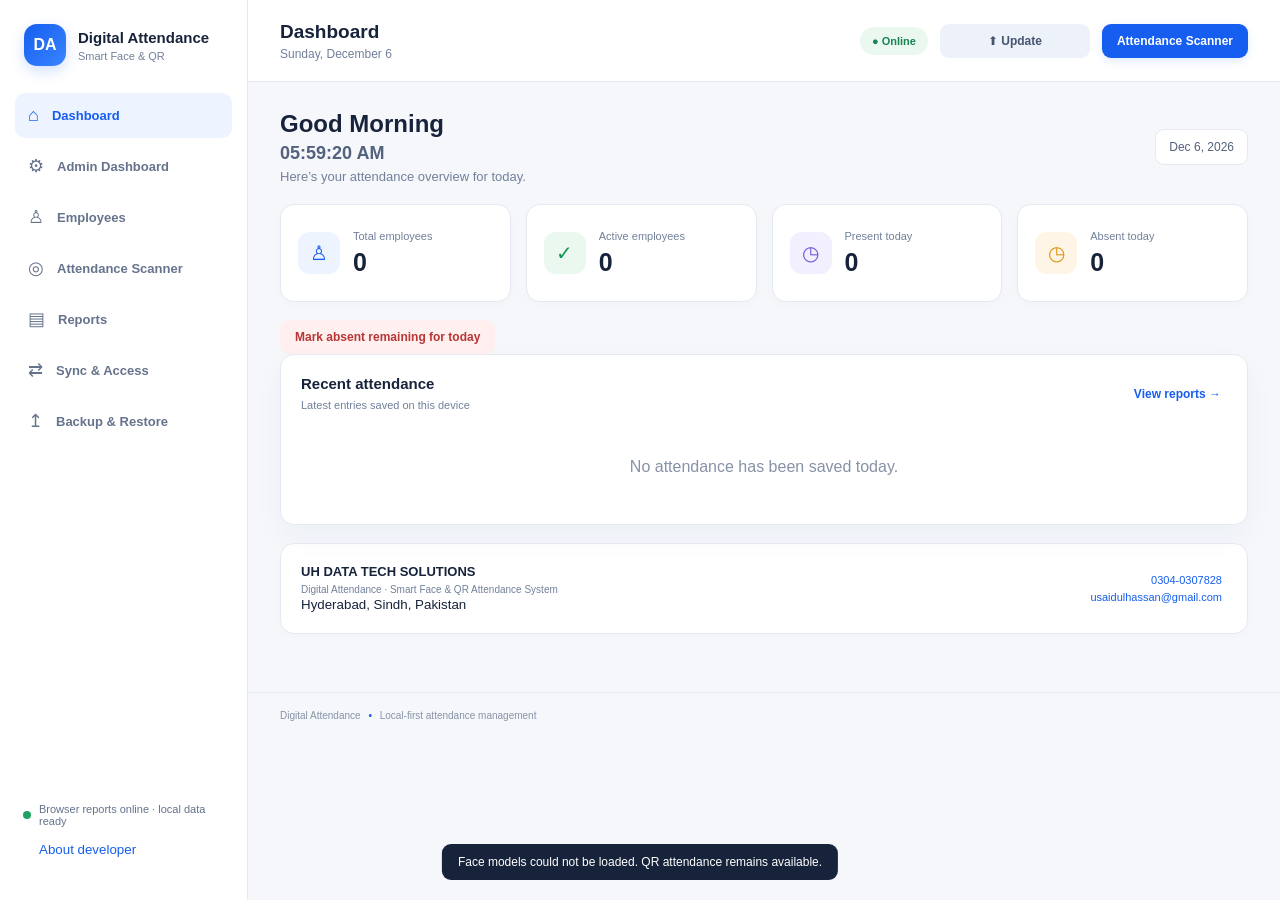
==== commit 141e587b: "Add files via upload" ====
--- a/Digital_Attendance/index.html
+++ b/Digital_Attendance/index.html
@@ -9,25 +9,25 @@
 <body>
 <aside class="sidebar" id="sidebar"><div class="brand"><span class="brand-mark">DA</span><div><b id="companyNameLabel">Digital Attendance</b><small>Smart Face &amp; QR</small></div></div>
   <nav id="nav"><button class="nav-link active" data-view="dashboard">⌂ <span>Dashboard</span></button><button class="nav-link" data-view="admin">⚙ <span>Admin Dashboard</span></button><button class="nav-link" data-view="employees">♙ <span>Employees</span></button><button class="nav-link" data-view="scanner">◎ <span>Attendance Scanner</span></button><button class="nav-link" data-view="reports">▤ <span>Reports</span></button><button class="nav-link" data-view="sync">⇄ <span>Sync &amp; Access</span></button><button class="nav-link" data-view="backup">↥ <span>Backup &amp; Restore</span></button></nav>
-  <div class="side-foot"><span class="offline-dot"></span><span id="connection">Local database ready</span><button id="aboutBtn" class="about-link">About developer</button></div>
+  <div class="side-foot"><span class="offline-dot" id="connectionDot"></span><span id="connection">Checking connection…</span><button id="aboutBtn" class="about-link">About developer</button></div>
 </aside>
-<main class="main"><header class="topbar"><button id="viewBack" class="view-back hidden" aria-label="Go back">←</button><button id="menuBtn" class="menu-btn" aria-label="Menu">☰</button><div><h1 id="pageTitle">Dashboard</h1><p id="todayLabel"></p></div><div class="top-actions"><span class="status-pill">● Offline ready</span><button id="checkUpdates" class="secondary update-button" title="Check for app updates">⬆ Update</button><button class="primary" data-go="scanner">Open scanner</button></div></header>
+<main class="main"><header class="topbar"><button id="viewBack" class="view-back hidden" aria-label="Go back">←</button><button id="menuBtn" class="menu-btn" aria-label="Menu">☰</button><div><h1 id="pageTitle">Dashboard</h1><p id="todayLabel"></p></div><div class="top-actions"><span class="status-pill" id="networkStatus">Checking internet…</span><button id="checkUpdates" class="secondary update-button" title="Check for app updates">⬆ Update</button><button class="primary" data-go="scanner">Attendance Scanner</button></div></header>
 <div class="content">
 <section class="view active" id="view-dashboard"><div class="welcome"><div><h2 id="greeting">Loading greeting…</h2><p id="liveClock">--:--:--</p><p>Here’s your attendance overview for today.</p></div><span class="date-chip" id="dateChip"></span></div><div class="stats"><article class="stat-card metric-clickable" data-metric="totalEmployees" role="button" tabindex="0" aria-label="Show Total employees list"><span class="stat-icon blue">♙</span><div><small>Total employees</small><strong id="totalEmployees">0</strong></div></article><article class="stat-card metric-clickable" data-metric="activeEmployees" role="button" tabindex="0" aria-label="Show Active employees list"><span class="stat-icon green">✓</span><div><small>Active employees</small><strong id="activeEmployees">0</strong></div></article><article class="stat-card metric-clickable" data-metric="presentToday" role="button" tabindex="0" aria-label="Show Present today list"><span class="stat-icon purple">◷</span><div><small>Present today</small><strong id="presentToday">0</strong></div></article><article class="stat-card metric-clickable" data-metric="absentToday" role="button" tabindex="0" aria-label="Show Absent today list"><span class="stat-icon amber">◷</span><div><small>Absent today</small><strong id="absentToday">0</strong></div></article></div>
-<button id="markAbsentRemaining" class="danger">Mark absent remaining for today</button><div class="grid-two"><article class="panel"><div class="panel-head"><div><h3>Recent attendance</h3><p>Latest entries saved on this device</p></div><button class="text-btn" data-go="reports">View reports →</button></div><div id="recentAttendance" class="table-wrap"></div></article><article class="panel"><div class="panel-head"><div><h3>Quick actions</h3><p>Common tasks</p></div></div><div class="quick-actions"><button data-go="employees"><span>＋</span><div><b>Register employee</b><small>Add details and enroll a face</small></div><i>→</i></button><button data-go="scanner"><span>◎</span><div><b>Open attendance scanner</b><small>Scan face or employee QR</small></div><i>→</i></button><button data-go="reports"><span>▤</span><div><b>View attendance reports</b><small>Daily and monthly records</small></div><i>→</i></button><button data-go="backup"><span>↥</span><div><b>Backup data</b><small>Protect this device’s records</small></div><i>→</i></button></div></article></div>
-<article class="panel developer-card"><div><h3>Developed by Usaid ul Hassan</h3><p>Digital Attendance · Smart Face &amp; QR Attendance System</p></div><div><a href="tel:03040307828">0304-0307828</a><a href="mailto:usaidulhassan@gmail.com">usaidulhassan@gmail.com</a></div></article>
+<button id="markAbsentRemaining" class="danger">Mark absent remaining for today</button><div class="grid-two"><article class="panel dashboard-recent"><div class="panel-head"><div><h3>Recent attendance</h3><p>Latest entries saved on this device</p></div><button class="text-btn" data-go="reports">View reports →</button></div><div id="recentAttendance" class="table-wrap"></div></article></div>
+<article class="panel developer-card"><div><h3>UH DATA TECH SOLUTIONS</h3><p>Digital Attendance · Smart Face &amp; QR Attendance System</p><small>Hyderabad, Sindh, Pakistan</small></div><div><a href="tel:03040307828">0304-0307828</a><a href="mailto:usaidulhassan@gmail.com">usaidulhassan@gmail.com</a></div></article>
 </section>
-<section class="view" id="view-admin"><div class="panel admin-auth" id="adminLocked"><div class="panel-head"><div><h3 id="adminAuthTitle">Admin password</h3><p id="adminAuthHelp">Enter your administrator password to manage company settings.</p></div></div><form id="adminAuthForm"><label id="adminPasswordLabel">Admin password <input id="adminPassword" type="password" autocomplete="current-password" required minlength="8"></label><label id="adminPasswordConfirmLabel" class="hidden">Confirm admin password <input id="adminPasswordConfirm" type="password" autocomplete="new-password" minlength="8"></label><button id="adminUnlockButton" class="primary">Unlock admin</button></form><p class="hint">First use: create a password of at least 8 characters. Remember it; it is not recoverable from the app.</p></div><div id="adminContent" class="hidden"><div class="panel"><div class="panel-head"><div><h3>Admin Dashboard</h3><p>Company identity, attendance schedules, grace period and employee time assignments.</p></div><div class="report-actions"><button id="adminEmployees" class="secondary">Manage employees &amp; categories</button><button id="lockAdmin" class="secondary">Lock admin</button></div></div></div><div class="panel"><div class="panel-head"><div><h3>Company information</h3><p>Shown in the app and used as the organization label.</p></div></div><div class="admin-grid"><label>Company name <input id="companyNameInput" maxlength="120" placeholder="Your company or school name" required></label><label>Contact phone <input id="companyPhone" maxlength="40" inputmode="tel"></label><label>Contact email <input id="companyEmail" maxlength="120" type="email"></label><label>Address <input id="companyAddress" maxlength="240"></label></div></div><div class="panel"><div class="panel-head"><div><h3>Attendance schedules</h3><p>Changes apply to future scans. Past attendance keeps its original time and status.</p></div></div><div class="schedule-grid"><label>🛠️ Support Staff start time <input id="timePeon" type="time" value="08:00"></label><label>📋 Management Staff start time <input id="timeManagement" type="time" value="09:00"></label><label>🎓 Teaching Staff start time <input id="timeTeaching" type="time" value="08:00"></label><label>Late grace period (minutes) <input id="lateGrace" type="number" min="0" max="1440" value="0"></label></div><p class="hint">Each employee is assigned one category. That category’s start time is their attendance schedule. One grace period applies to all groups.</p><button id="saveAdminSettings" class="primary">Save company &amp; attendance rules</button></div><div class="panel"><div class="panel-head"><div><h3>Employee schedule assignments</h3><p>Review each employee’s category and active group start time.</p></div></div><div id="adminEmployeeSchedule" class="table-wrap"></div></div><div class="panel"><div class="panel-head"><div><h3>Change admin password</h3><p>Enter the current password, then choose a new one.</p></div></div><div class="admin-grid"><label>Current password <input id="adminCurrentPassword" type="password" autocomplete="current-password"></label><label>New password <input id="adminNewPassword" type="password" autocomplete="new-password" minlength="8"></label><label>Confirm new password <input id="adminNewPasswordConfirm" type="password" autocomplete="new-password" minlength="8"></label></div><button id="changeAdminPassword" class="secondary">Update admin password</button></div></div></section>
-<section class="view" id="view-employees"><div class="panel"><div class="panel-head"><div><h3>Employee management</h3><p>Employee records and local face enrollment</p></div><button id="newEmployee" class="primary">＋ Register employee</button></div><div id="employeeTable" class="table-wrap"></div></div>
-<dialog id="employeeDialog"><form method="dialog" id="employeeForm"><div class="dialog-head"><div><h3 id="employeeDialogTitle">Register employee</h3><p>Enter employee details and enroll a face before saving.</p></div><button class="close-btn" value="cancel">×</button></div><input type="hidden" id="originalId"><label>Employee ID <input id="employeeId" required maxlength="40" autocomplete="off"></label><label>Employee name <input id="employeeName" required maxlength="120"></label><label>Mobile number <input id="employeeMobile" required maxlength="30" inputmode="tel"></label><label>Staff category <select id="employeeCategory"><option value="management">📋 Management Staff</option><option value="teaching">🎓 Teaching Staff</option><option value="peon">🛠️ Support Staff</option></select></label><label>Profile photo (optional) <input id="employeePhotoFile" type="file" accept="image/*" capture="user"><img id="employeePhotoPreview" class="employee-photo-preview hidden" alt="Employee profile photo"></label><div class="enroll-box"><video id="enrollVideo" autoplay muted playsinline></video><div><b>Face enrollment</b><p id="faceState">Required before saving. Camera permission is needed.</p><button type="button" id="enrollFace" class="secondary">Start camera &amp; capture face</button></div></div><label class="check-label"><input type="checkbox" id="employeeActive" checked> Active employee</label><div class="dialog-actions"><button class="secondary" value="cancel">Cancel</button><button id="saveEmployee" class="primary" value="default">Save employee</button></div></form></dialog></section>
+<section class="view" id="view-admin"><div class="panel admin-auth" id="adminLocked"><div class="panel-head"><div><h3 id="adminAuthTitle">Admin password</h3><p id="adminAuthHelp">Enter your administrator password to manage company settings.</p></div></div><form id="adminAuthForm"><label id="adminPasswordLabel">Admin password <input id="adminPassword" type="password" autocomplete="current-password" required minlength="8"></label><label id="adminPasswordConfirmLabel" class="hidden">Confirm admin password <input id="adminPasswordConfirm" type="password" autocomplete="new-password" minlength="8"></label><button id="adminUnlockButton" class="primary">Unlock admin</button></form><p class="hint">First use: create a password of at least 8 characters. Remember it; it is not recoverable from the app.</p></div><div id="adminContent" class="hidden"><div class="panel"><div class="panel-head"><div><h3>Admin Dashboard</h3><p>Company identity, attendance schedules, grace period and employee time assignments.</p></div><div class="report-actions"><button id="adminEmployees" class="secondary">Manage employees &amp; categories</button><button id="lockAdmin" class="secondary">Lock admin</button></div></div></div><div class="panel"><div class="panel-head"><div><h3>Company information</h3><p>Shown in the app and used as the organization label.</p></div></div><div class="admin-grid"><label>Company name <input id="companyNameInput" maxlength="120" placeholder="Your company or school name" required></label><label>Contact phone <input id="companyPhone" maxlength="40" inputmode="tel"></label><label>Contact email <input id="companyEmail" maxlength="120" type="email"></label><label>Address <input id="companyAddress" maxlength="240"></label></div></div><div class="panel"><div class="panel-head"><div><h3>Attendance schedules</h3><p>Changes apply to future scans. Past attendance keeps its original time and status.</p></div></div><div class="schedule-grid"><label>🛠️ Support Staff start time <input id="timePeon" type="time" value="08:00"></label><label>📋 Management Staff start time <input id="timeManagement" type="time" value="09:00"></label><label>🎓 Teaching Staff start time <input id="timeTeaching" type="time" value="08:00"></label><label>Late grace period (minutes) <input id="lateGrace" type="number" min="0" max="1440" value="0"></label></div><p class="hint">Each employee is assigned one category. That category’s start time is their attendance schedule. One grace period applies to all groups.</p><div class="policy-box"><h4>Holiday and late rules</h4><div class="admin-grid"><label>Holiday dates (YYYY-MM-DD, comma separated) <input id="holidayDates" placeholder="2026-12-25, 2027-01-01"></label><label>Late days counted as one absence <input id="lateDaysPerAbsence" type="number" min="1" max="30" value="2"></label></div><label class="policy-toggle"><input id="sandwichRule" type="checkbox"> If an employee is absent on the workday before a listed holiday, count the holiday as absent too.</label><p class="hint">Sunday is treated as a weekly holiday automatically. These rules change reports only; saved attendance records are kept as entered.</p></div><button id="saveAdminSettings" class="primary">Save company &amp; attendance rules</button></div><div class="panel"><div class="panel-head"><div><h3>Employee schedule assignments</h3><p>Review each employee’s category and active group start time.</p></div></div><div id="adminEmployeeSchedule" class="table-wrap"></div></div><div class="panel"><div class="panel-head"><div><h3>Change admin password</h3><p>Enter the current password, then choose a new one.</p></div></div><div class="admin-grid"><label>Current password <input id="adminCurrentPassword" type="password" autocomplete="current-password"></label><label>New password <input id="adminNewPassword" type="password" autocomplete="new-password" minlength="8"></label><label>Confirm new password <input id="adminNewPasswordConfirm" type="password" autocomplete="new-password" minlength="8"></label></div><button id="changeAdminPassword" class="secondary">Update admin password</button></div></div></section>
+<section class="view" id="view-employees"><div class="panel"><div class="panel-head"><div><h3>Employee management</h3><p>Employee details, face enrollment or QR-only records</p></div><div class="report-actions"><button id="printAllQrs" class="secondary">Print all QR codes / PDF</button><button id="newEmployee" class="primary">＋ Register employee</button></div></div><div class="filters employee-filters"><label>Search employees<input id="employeeSearch" type="search" placeholder="Name, employee ID, or mobile"></label><label>Status<select id="employeeStatusFilter"><option value="all">All employees</option><option value="active">Active only</option><option value="inactive">Inactive only</option></select></label><span id="employeeCount" class="report-summary"></span></div><div id="employeeTable" class="table-wrap"></div></div>
+<dialog id="employeeDialog"><form method="dialog" id="employeeForm"><div class="dialog-head"><div><h3 id="employeeDialogTitle">Register employee</h3><p>Enter employee details. Face enrollment is optional; employees can also use their QR code.</p></div><button class="close-btn" value="cancel">×</button></div><input type="hidden" id="originalId"><label>Employee ID <input id="employeeId" required maxlength="40" autocomplete="off"></label><label>Employee name <input id="employeeName" required maxlength="120"></label><label>Gender <select id="employeeGender"><option value="">Prefer not to specify</option><option value="male">Male</option><option value="female">Female</option></select></label><label>Mobile number <input id="employeeMobile" required maxlength="30" inputmode="tel" placeholder="03001234567"></label><p class="hint">Pakistan mobile number likhein, misal: 03001234567. WhatsApp bhejte waqt +92 khud lag jayega.</p><label>Staff category <select id="employeeCategory"><option value="management">📋 Management Staff</option><option value="teaching">🎓 Teaching Staff</option><option value="peon">🛠️ Support Staff</option></select></label><label>Profile photo (optional) <input id="employeePhotoFile" type="file" accept="image/*" capture="user"><img id="employeePhotoPreview" class="employee-photo-preview hidden" alt="Employee profile photo"></label><div class="enroll-box"><video id="enrollVideo" autoplay muted playsinline></video><div><b>Face enrollment</b><p id="faceState">Optional. You can save the record now and add a face later.</p><button type="button" id="enrollFace" class="secondary">Start camera &amp; capture face</button></div></div><label class="check-label"><input type="checkbox" id="employeeActive" checked> Active employee</label><div class="dialog-actions"><button class="secondary" value="cancel">Cancel</button><button id="saveEmployee" class="primary" value="default">Save employee</button></div></form></dialog></section>
 <dialog id="employeeProfileDialog" class="profile-dialog"><div class="profile-head"><div id="profileInitials" class="profile-avatar">?</div><img id="profilePhoto" class="profile-avatar hidden" alt="Employee profile photo"><div><h2 id="profileName">Employee profile</h2><p id="profileMeta"></p></div><button id="closeProfile" class="close-btn" aria-label="Close">×</button></div><label class="profile-month-label">Attendance month <input id="profileMonth" type="month"></label><div id="profileStats" class="profile-stats"></div><div id="profileAttendance" class="table-wrap"></div></dialog><dialog id="metricDialog" class="metric-dialog"><div class="panel-head"><h3 id="metricTitle">Employees</h3><button id="closeMetric" class="close-btn" aria-label="Close">×</button></div><div id="metricList" class="table-wrap"></div></dialog>
 <section class="view" id="view-scanner"><div class="panel scanner-panel"><div class="panel-head"><div><h3>Automatic attendance scanner</h3><p>Keep the camera active. Face recognition and QR use the same attendance rules.</p></div><span id="scannerState" class="state-badge">Stopped</span></div><div class="scanner-stage"><div class="camera-frame"><video id="scanVideo" autoplay muted playsinline></video><div class="camera-overlay"><span></span></div><div class="camera-placeholder" id="cameraPlaceholder"><b>Camera is off</b><small>Start scanning to recognize employees</small></div><div id="qrReader" class="qr-reader"></div></div><div class="scan-result-panel"><div class="scan-counts"><span><b id="scanPresentCount">0</b><small>Present</small></span><span><b id="scanAbsentCount">0</b><small>Absent</small></span><span><b id="scanMarkedCount">0</b><small>Marked</small></span><span><b id="scanRemainingCount">0</b><small>Remaining</small></span></div><div id="scanFeedback" class="scan-feedback"><span class="feedback-icon">◎</span><b>Ready to scan</b><small>Choose a mode and start the camera.</small></div></div></div><div class="scanner-controls"><label>Attendance action <select id="attendanceAction"><option value="checkin">Check-in (required daily Present)</option><option value="checkout">Check-out (optional)</option></select></label><label>Camera <select id="cameraFacing"><option value="user">Front camera</option><option value="environment">Back camera</option></select></label><label>Scan method <select id="scanMethod"><option value="both">Face and QR</option><option value="face">Face recognition</option><option value="qr">QR code</option></select></label></div><div class="scanner-actions"><button id="startScan" class="primary">Start scanning</button><button id="stopScan" class="secondary" disabled>Stop scanning</button></div><p class="hint">Camera access requires HTTPS or localhost. Allow camera access when prompted.</p><div class="privacy-note"><b>Face data stays on this device</b><p>Face descriptors are stored in this browser profile’s IndexedDB.</p></div></div></section>
-<section class="view" id="view-reports"><div class="panel"><div class="panel-head"><div><h3>Attendance reports</h3><p>Saved attendance records, ready for Excel and Access</p></div><div class="report-actions"><button id="clearAttendance" class="danger">Clear attendance</button><button id="shareReport" class="secondary">Share report</button><button id="exportCsv" class="secondary">Export CSV</button></div></div><div class="filters"><label>Report type <select id="reportType"><option value="daily">Daily</option><option value="monthly">Monthly</option></select></label><label id="dateFilter">Date <input id="reportDate" type="date"></label><label id="monthFilter" class="hidden">Month <input id="reportMonth" type="month"></label><button id="applyReport" class="primary">Apply filters</button></div><div id="reportSummary" class="report-summary"></div><div id="reportTable" class="table-wrap"></div></div></section>
+<section class="view" id="view-reports"><div class="panel"><div class="panel-head"><div><h3>Attendance reports</h3><p>Saved attendance records, ready for Excel and Access</p></div><div class="report-actions"><button id="clearAttendance" class="danger">Clear attendance</button><button id="exportSmsExcel" class="secondary">Export SMS Excel</button><button id="exportCsv" class="secondary">Export CSV</button></div></div><div class="filters"><label>Report type <select id="reportType"><option value="daily">Daily</option><option value="monthly">Monthly</option></select></label><label id="dateFilter">Date <input id="reportDate" type="date"></label><label id="monthFilter" class="hidden">Month <input id="reportMonth" type="month"></label><button id="applyReport" class="primary">Apply filters</button></div><div id="reportSummary" class="report-summary"></div><div id="reportTable" class="table-wrap"></div></div></section>
 <section class="view" id="view-backup"><div class="grid-two"><article class="panel"><div class="panel-head"><div><h3>Backup your data</h3><p>Download employees, attendance and face descriptors to one JSON file.</p></div></div><div class="backup-card"><span class="backup-icon">↥</span><h4>Create a full backup</h4><p>Save a copy somewhere safe before moving to another device. This file contains private employee and biometric data; keep it secure.</p><button id="createBackup" class="primary">Download backup JSON</button></div></article><article class="panel"><div class="panel-head"><div><h3>Restore from backup</h3><p>Validate the file before importing. Restore merges records by ID and attendance key.</p></div></div><div class="backup-card"><span class="backup-icon">↧</span><h4>Restore a backup file</h4><p>Records from the selected backup will be merged with local data. Newer attendance entries do not remove existing history.</p><label class="file-button">Choose backup JSON<input id="restoreFile" type="file" accept="application/json,.json"></label><div id="backupStatus" class="hint"></div></div></article></div><article class="panel info-panel"><h3>Where your data is stored</h3><p>Local employee data, attendance and face descriptors stay in this browser profile. If Sync &amp; Access is configured, employee and attendance records also sync to your private authenticated cloud database; face descriptors remain device-local. Browser data clearing, app removal or device failure can erase local data. Keep JSON backups.</p></article></section>
-<section class="view" id="view-sync"><div class="panel"><div class="panel-head"><div><h3>Connect your devices</h3><p>Use the same free Supabase project and sign-in on PC and mobile.</p></div><span id="syncBadge" class="state-badge">Not connected</span></div><div id="syncMessage" class="sync-message">Set up the free project first. Local attendance continues to work without an internet connection.</div><div class="sync-form"><label>Supabase Project URL<input id="syncUrl" type="url" placeholder="https://your-project.supabase.co" autocomplete="url"></label><label>Publishable / anon key<input id="syncKey" type="text" placeholder="eyJ…" autocomplete="off"></label><div class="sync-divider">Account used on every device</div><label>Email<input id="syncEmail" type="email" autocomplete="username"></label><label>Password<input id="syncPassword" type="password" autocomplete="current-password"></label><div class="sync-actions"><button id="connectSync" class="primary">Save &amp; sign in</button><button id="syncNow" class="secondary">Sync now</button><button id="disconnectSync" class="secondary">Sign out</button></div></div><div class="privacy-note sync-privacy"><b>What gets synced</b><p>Employee details, active status, QR identifiers and attendance are sent to your authenticated cloud database. Face descriptors stay on each device. A new device can use QR and reports immediately; enroll each employee’s face on that device to use face scanning there. Never enter a service-role or secret key here.</p></div></div><article class="panel info-panel"><h3>Offline and free-plan notes</h3><p>While offline, records remain in this device’s IndexedDB and show as waiting to sync. When internet returns, this page retries automatically. If two devices both record the same employee while offline, the first record accepted by the shared database wins; the other device will replace its pending copy with the shared record on sync. Free hosting limits and pauses can delay syncing, so keep JSON backups.</p></article></section>
+<section class="view" id="view-sync"><div class="panel"><div class="panel-head"><div><h3>Connect your devices</h3><p>Use the same free Supabase project and sign-in on PC and mobile.</p></div><span id="syncBadge" class="state-badge">Not connected</span></div><div id="syncMessage" class="sync-message">Set up the free project first. Local attendance continues to work without an internet connection.</div><div class="sync-form"><label>Supabase Project URL<input id="syncUrl" type="url" placeholder="https://your-project.supabase.co" autocomplete="url"></label><label>Publishable / anon key<input id="syncKey" type="text" placeholder="eyJ…" autocomplete="off"></label><div class="sync-divider">Account used on every device</div><label>Email<input id="syncEmail" type="email" autocomplete="username"></label><label>Password<input id="syncPassword" type="password" autocomplete="current-password"></label><div class="sync-actions"><button id="connectSync" class="primary">Save &amp; sign in</button><button id="syncNow" class="secondary">Sync now</button><button id="disconnectSync" class="secondary">Sign out</button></div></div><div class="privacy-note sync-privacy"><b>What gets synced</b><p>Employee details, active status, QR identifiers and attendance are sent to your authenticated cloud database. Face descriptors stay on each device. A new device can use QR and reports immediately; enroll each employee’s face on that device to use face scanning there. Never enter a service-role or secret key here.</p></div></div><article class="panel" id="licensePanel"><div class="panel-head"><div><h3>License &amp; owner controls</h3><p>Central control appears after the private license service is deployed.</p></div><div class="report-actions"><button id="registerLicenseDevice" class="secondary">Register / verify this device</button><button id="refreshLicenseOwner" class="secondary">Owner: load customers</button></div></div><div id="licenseStatus" class="sync-message">Not connected to a license server. Attendance continues offline; centralized blocks, seven-day checks and device approvals are not active yet.</div><div id="licenseOwnerTable" class="table-wrap"></div></article><article class="panel info-panel"><h3>Offline and free-plan notes</h3><p>While offline, records remain in this device’s IndexedDB and show as waiting to sync. When internet returns, this page retries automatically. If two devices both record the same employee while offline, the first record accepted by the shared database wins; the other device will replace its pending copy with the shared record on sync. Free hosting limits and pauses can delay syncing, so keep JSON backups.</p></article></section>
 </div><footer>Digital Attendance <span>•</span> Local-first attendance management</footer></main>
 <div id="successToast" class="toast" role="status" aria-live="polite"><div class="big-check">✓</div><div><b>Attendance Successful</b><strong id="toastName"></strong><small id="toastMeta"></small><span>حاضری کامیابی سے لگ گئی</span><span>آپ جا سکتے ہیں، شکریہ</span></div></div><div id="notice" class="notice" role="status"></div>
-<dialog id="aboutDialog"><form method="dialog" class="about-dialog"><button class="close-btn" value="cancel">×</button><h3>About Developer</h3><p><b>Usaid ul Hassan</b></p><p><a href="tel:03040307828">0304-0307828</a></p><p><a href="mailto:usaidulhassan@gmail.com">usaidulhassan@gmail.com</a></p><button class="primary" value="cancel">Done</button></form></dialog>
+<dialog id="aboutDialog"><form method="dialog" class="about-dialog"><button class="close-btn" value="cancel">×</button><h3>About UH DATA TECH SOLUTIONS</h3><p><b>Smart tools for everyday business.</b></p><p>Digital Attendance makes it easier to record and review staff attendance with face and QR scanning, clear reports, and SMS-ready Excel exports.</p><p>Designed and developed by <b>Usaid ul Hassan</b>.</p><p>📍 Hyderabad, Sindh, Pakistan</p><p><a href="tel:03040307828">📞 0304-0307828</a></p><p><a href="mailto:usaidulhassan@gmail.com">✉️ usaidulhassan@gmail.com</a></p><button class="primary" value="cancel">Done</button></form></dialog>
 <script src="libraries/face-api.min.js"></script><script src="libraries/html5-qrcode.min.js"></script><script src="libraries/qrcode.min.js"></script>
 <script type="module" src="js/app.js"></script>
 
--- a/Digital_Attendance/css/style.css
+++ b/Digital_Attendance/css/style.css
@@ -1,6 +1,13 @@
-:root{font-family:Inter,"Segoe UI",Arial,sans-serif;color:#17233b;background:#f5f7fb;font-synthesis:none;--blue:#155eef;--navy:#14213d;--muted:#72809a;--line:#e5eaf2;--green:#159455;--red:#b73535;--amber:#b66b00}*{box-sizing:border-box}body{margin:0;min-height:100vh;background:#f5f7fb}.sidebar{position:fixed;inset:0 auto 0 0;width:248px;background:#fff;border-right:1px solid var(--line);padding:24px 15px;display:flex;flex-direction:column;z-index:10}.brand{display:flex;align-items:center;gap:12px;padding:0 9px 27px}.brand-mark{width:42px;height:42px;border-radius:13px;background:linear-gradient(135deg,#155eef,#3985ff);color:#fff;display:grid;place-items:center;font-weight:800;box-shadow:0 5px 14px #155eef30}.brand b,.brand small{display:block}.brand b{font-size:15px;max-width:158px;overflow:hidden;text-overflow:ellipsis;white-space:nowrap}.brand small{font-size:11px;color:var(--muted);margin-top:4px}.sidebar nav{display:grid;gap:5px}.nav-link{border:0;background:transparent;color:#66738c;border-radius:10px;text-align:left;padding:12px 13px;font-size:18px;display:flex;align-items:center;gap:13px;cursor:pointer;transition:background .15s,color .15s}.nav-link span{font-size:13px;font-weight:600}.nav-link:hover,.nav-link.active{background:#edf3ff;color:var(--blue)}.side-foot{margin-top:auto;color:#64728a;font-size:11px;padding:12px 8px;display:grid;grid-template-columns:8px auto;gap:8px;align-items:center}.offline-dot{width:8px;height:8px;border-radius:50%;background:#20a464}.about-link{grid-column:2;border:0;background:none;text-align:left;padding:7px 0;color:var(--blue);cursor:pointer}.main{margin-left:248px;min-height:100vh}.topbar{background:#fff;border-bottom:1px solid var(--line);min-height:82px;padding:14px 32px;display:flex;align-items:center;gap:10px;justify-content:space-between;position:sticky;top:0;z-index:5}.topbar h1{font-size:19px;margin:0}.topbar p{font-size:12px;color:var(--muted);margin:4px 0 0}.top-actions{display:flex;align-items:center;gap:12px}.status-pill{color:#178454;background:#eaf8f0;padding:8px 12px;border-radius:30px;font-size:11px;font-weight:700;white-space:nowrap}.view-back{border:0;background:#edf3ff;color:var(--blue);border-radius:9px;width:38px;height:38px;font-size:24px;cursor:pointer}.menu-btn{display:none}.content{max-width:1400px;margin:auto;padding:28px 32px 40px}.view{display:none}.view.active{display:block}.welcome{display:flex;justify-content:space-between;align-items:center;margin:0 0 20px}.welcome h2{font-size:24px;margin:0 0 5px}.welcome p{margin:0;color:var(--muted);font-size:13px}.welcome #liveClock{font-size:18px;font-weight:750;color:#53627d;margin:5px 0}.date-chip{background:#fff;border:1px solid var(--line);border-radius:9px;padding:10px 13px;color:#53627d;font-size:12px;white-space:nowrap}.stats{display:grid;grid-template-columns:repeat(4,minmax(0,1fr));gap:15px;margin-bottom:18px}.stat-card{background:#fff;border:1px solid var(--line);border-radius:14px;padding:17px;display:flex;align-items:center;gap:13px;min-height:98px;box-shadow:0 3px 10px #17233b05}.stat-icon{width:42px;height:42px;flex:0 0 42px;display:grid;place-items:center;border-radius:12px;font-size:20px}.stat-icon.blue{background:#edf3ff;color:var(--blue)}.stat-icon.green{background:#eaf8f0;color:#159455}.stat-icon.purple{background:#f2efff;color:#7358d7}.stat-icon.amber{background:#fff5e6;color:#de9414}.stat-card small,.stat-card strong{display:block}.stat-card small{font-size:11px;color:var(--muted);margin-bottom:6px}.stat-card strong{font-size:25px}.metric-clickable{cursor:pointer;transition:transform .12s,box-shadow .12s}.metric-clickable:hover,.metric-clickable:focus-visible{transform:translateY(-2px);box-shadow:0 8px 24px #17233b18;outline:2px solid #b9d0ff}.panel{background:#fff;border:1px solid var(--line);border-radius:14px;padding:20px;margin-bottom:18px;min-width:0;box-shadow:0 3px 12px #17233b04}.panel-head{display:flex;align-items:center;justify-content:space-between;gap:12px;margin-bottom:16px}.panel-head h3{font-size:15px;margin:0 0 5px}.panel-head p{font-size:11px;color:var(--muted);margin:0;line-height:1.5}.grid-two{display:grid;grid-template-columns:1.35fr 1fr;gap:18px}.text-btn{border:0;background:none;color:var(--blue);font-size:12px;font-weight:700;cursor:pointer}.table-wrap{overflow:auto;border-radius:8px}table{width:100%;border-collapse:collapse;white-space:nowrap;font-size:12px}th{text-align:left;color:#78849b;font-size:10px;text-transform:uppercase;letter-spacing:.04em;background:#fafbfd}th,td{padding:11px 10px;border-bottom:1px solid #edf0f5}td{color:#34415a}tbody tr:last-child td{border-bottom:0}.empty{text-align:center;color:#8792a6;padding:28px!important}.quick-actions{display:grid}.quick-actions button{display:flex;align-items:center;gap:12px;padding:12px 2px;background:transparent;border:0;border-bottom:1px solid #edf0f5;text-align:left;cursor:pointer;color:#34415a}.quick-actions button:last-child{border:0}.quick-actions button>span{width:35px;height:35px;border-radius:10px;background:#f1f5ff;color:var(--blue);display:grid;place-items:center;font-size:18px}.quick-actions b,.quick-actions small{display:block}.quick-actions b{font-size:12px}.quick-actions small{font-size:10px;color:var(--muted);margin-top:4px}.quick-actions i{font-style:normal;margin-left:auto;color:#8792a6}.primary,.secondary,.danger{border:0;border-radius:9px;padding:10px 15px;font-size:12px;font-weight:700;cursor:pointer;white-space:nowrap;transition:filter .15s,transform .1s}.primary{background:var(--blue);color:#fff;box-shadow:0 3px 8px #155eef22}.primary:hover{filter:brightness(.94)}.secondary{background:#edf2fa;color:#45546f}.danger{background:#fff0ef;color:#b73535}.primary:active,.secondary:active,.danger:active{transform:translateY(1px)}.primary:disabled,.secondary:disabled{opacity:.5;cursor:not-allowed}footer{border-top:1px solid var(--line);padding:17px 32px;color:#8893a7;font-size:10px}footer span{padding:0 5px;color:var(--blue)}.hidden{display:none!important}dialog{border:0;border-radius:16px;padding:0;width:min(560px,calc(100% - 28px));max-height:92vh;overflow:auto;box-shadow:0 20px 70px #101c3440;color:#17233b}dialog::backdrop{background:#0b173766;backdrop-filter:blur(2px)}#employeeForm,.about-dialog{padding:22px}.dialog-head{display:flex;justify-content:space-between;align-items:flex-start;margin-bottom:16px}.dialog-head h3,.about-dialog h3{margin:0 0 5px}.dialog-head p{font-size:11px;color:var(--muted);margin:0}.close-btn{border:0;background:#f1f3f7;border-radius:50%;width:32px;height:32px;font-size:20px;cursor:pointer;flex:0 0 auto}.dialog-head~label{display:block;font-size:11px;font-weight:700;margin:12px 0}.dialog-head~label input,.filters input,.filters select,.scanner-controls select,.admin-grid input,#adminAuthForm input{display:block;width:100%;margin-top:6px;border:1px solid #dce3ed;border-radius:8px;padding:10px;font:inherit;color:#34415a;background:#fff}.enroll-box{display:flex;gap:14px;padding:12px;background:#f7f9fc;border-radius:10px;margin:15px 0}.enroll-box video{width:120px;height:86px;object-fit:cover;background:#111;border-radius:8px}.enroll-box p{font-size:10px;color:var(--muted);margin:5px 0 9px}.check-label{display:flex!important;align-items:center;gap:7px}.dialog-actions{display:flex;justify-content:flex-end;gap:9px;margin-top:18px}.employee-photo-preview{display:block;width:86px;height:86px;object-fit:cover;border-radius:50%;margin-top:8px;border:3px solid #edf3ff}.scanner-panel{padding:20px}.scanner-stage{display:grid;grid-template-columns:1fr 1fr;gap:14px;align-items:stretch}.camera-frame{height:360px;position:relative;background:#111827;border-radius:12px;overflow:hidden;display:grid;place-items:center}.camera-frame video{width:100%;height:100%;object-fit:cover}.camera-frame video[data-facing="user"]{transform:scaleX(-1)}.camera-overlay{position:absolute;inset:15%;border:1px solid #ffffff50;border-radius:18px;pointer-events:none}.camera-overlay span{position:absolute;left:0;right:0;top:50%;height:1px;background:#ffffff35}.camera-placeholder{position:absolute;color:#fff;text-align:center;display:grid;gap:7px;pointer-events:none}.camera-placeholder b{font-size:13px}.camera-placeholder small{font-size:10px;color:#c5ccda}.qr-reader{display:none;position:absolute;inset:8px;overflow:hidden;border-radius:10px;background:#111}.qr-reader.active{display:block}.qr-reader video{width:100%!important;height:100%!important;object-fit:cover}.scan-result-panel{min-width:0;display:flex;flex-direction:column;gap:12px}.scan-counts{display:grid;grid-template-columns:repeat(4,1fr);gap:7px}.scan-counts span{display:grid;gap:4px;text-align:center;padding:9px 4px;background:#f3f6fc;border-radius:10px}.scan-counts b{font-size:20px;color:#155eef}.scan-counts small{font-size:10px;color:#72809a}.scan-result-panel .scan-feedback{flex:1}.scanner-controls{display:grid;grid-template-columns:repeat(3,minmax(0,1fr));gap:12px;margin:16px 0 13px}.scanner-controls label,.filters label{font-size:11px;color:#56637a}.scanner-actions{display:flex;gap:9px;margin-top:14px}.hint{font-size:10px;color:#7d899f;line-height:1.6;margin:12px 0 0}.state-badge{font-size:10px;color:#7a8598;background:#f0f2f6;border-radius:20px;padding:7px 10px;white-space:nowrap}.state-badge.running{color:#128249;background:#e8f7ef}.scan-feedback{min-height:170px;border:1px dashed #dce3ed;background:#fbfcfe;border-radius:12px;display:flex;align-items:center;justify-content:center;flex-direction:column;gap:8px;text-align:center;padding:18px}.feedback-icon{width:48px;height:48px;border-radius:50%;background:#edf3ff;color:var(--blue);display:grid;place-items:center;font-size:24px}.scan-feedback b{font-size:14px}.scan-feedback small{font-size:11px;color:var(--muted)}.scan-feedback.recognized{border-style:solid;border-color:#cfe2ff;background:#f7faff}.scan-feedback .recognized-name{font-size:clamp(24px,3vw,38px);line-height:1.15;color:#14213d;max-width:100%;overflow-wrap:anywhere}.privacy-note{margin-top:14px;border-radius:10px;padding:13px;background:#f2f7ff}.privacy-note b{font-size:11px;color:#1b55b3}.privacy-note p{font-size:10px;line-height:1.6;color:#60708a;margin:7px 0 0}.scanner-layout{display:grid;grid-template-columns:1.3fr .8fr;gap:18px}.report-actions{display:flex;gap:7px;flex-wrap:wrap}.filters{display:flex;align-items:end;gap:12px;flex-wrap:wrap;background:#f8fafd;padding:13px;border-radius:10px;margin-bottom:12px}.filters label{min-width:155px}.filters label input,.filters label select{padding:9px}.filters .primary{height:38px}.report-summary{font-size:11px;color:#67758d;margin:12px 2px}.badge{padding:4px 8px;border-radius:30px;font-size:10px}.badge.active{background:#e7f7ed;color:#15814b}.badge.inactive{background:#fff0ef;color:#b73535}.badge.late{background:#fff5e6;color:#b66b00}.row-actions{display:flex;gap:6px}.small-btn{border:0;border-radius:7px;background:#eef3fb;color:#315da9;padding:6px 9px;font-size:10px;cursor:pointer}.small-btn.warn{background:#fff2e1;color:#9a6615}.backup-card{border:1px solid #e9edf4;border-radius:12px;padding:20px;text-align:center}.backup-icon{width:48px;height:48px;border-radius:14px;background:#edf3ff;color:var(--blue);font-size:22px;display:grid;place-items:center;margin:0 auto 12px}.backup-card h4{margin:0;font-size:14px}.backup-card p{font-size:11px;line-height:1.7;color:var(--muted);max-width:380px;margin:8px auto 15px}.file-button{display:inline-block;background:#edf2fa;border-radius:9px;padding:10px 15px;font-size:11px;font-weight:700;cursor:pointer}.file-button input{display:none}.info-panel h3{font-size:13px;margin:0 0 7px}.info-panel p{font-size:11px;color:#66738c;line-height:1.7;margin:0}.sync-form{display:grid;grid-template-columns:1fr 1fr;gap:14px}.sync-form label{display:block;font-size:11px;font-weight:650;color:#56637a}.sync-form input{display:block;width:100%;margin-top:6px;border:1px solid #dce3ed;border-radius:8px;padding:11px;font:inherit;color:#34415a;background:#fff}.sync-divider{grid-column:1/-1;border-top:1px solid var(--line);padding-top:13px;color:#34415a;font-size:11px;font-weight:700}.sync-actions{grid-column:1/-1;display:flex;gap:8px;flex-wrap:wrap}.sync-message{background:#f4f7fc;border-radius:9px;padding:12px 14px;font-size:11px;color:#465570;margin-bottom:16px;line-height:1.5}.sync-privacy{margin-top:18px}.sync-privacy p{font-size:11px}.admin-grid{display:grid;grid-template-columns:repeat(2,minmax(180px,1fr));gap:14px;margin-bottom:14px}.admin-grid label,#adminAuthForm label{display:block;font-size:12px;font-weight:650;color:#56637a}.admin-auth{max-width:560px;margin:30px auto}.admin-auth form{display:grid;gap:14px}.admin-auth .primary{justify-self:start}.schedule-grid{display:grid;grid-template-columns:repeat(4,minmax(120px,1fr));gap:12px}.schedule-grid label{font-size:11px;color:#56637a}.schedule-grid input{display:block;width:100%;margin-top:6px;border:1px solid #dce3ed;border-radius:8px;padding:10px;font:inherit}.profile-dialog,.metric-dialog{padding:22px;width:min(760px,calc(100% - 24px));max-height:90vh;overflow:auto}.metric-dialog{width:min(680px,calc(100% - 24px))}.profile-head{display:flex;align-items:center;gap:14px;margin-bottom:16px}.profile-head h2{font-size:20px;margin:0 0 5px}.profile-head p{font-size:11px;color:var(--muted);margin:0}.profile-avatar{width:76px;height:76px;flex:0 0 76px;border-radius:50%;object-fit:cover;background:#eaf0ff;color:#155eef;display:grid;place-items:center;font-size:24px;font-weight:800}.profile-head .close-btn{margin-left:auto;align-self:flex-start}.profile-month-label{display:flex;align-items:center;gap:10px;margin:14px 0;font-size:12px}.profile-month-label input{padding:8px;border:1px solid var(--line);border-radius:8px}.profile-stats{display:grid;grid-template-columns:repeat(4,1fr);gap:10px;margin:14px 0}.profile-stats div{background:#f4f7fc;border-radius:10px;padding:12px}.profile-stats small,.profile-stats b{display:block}.profile-stats small{font-size:10px;color:var(--muted)}.profile-stats b{font-size:22px;margin-top:5px}.metric-dialog>.panel-head h3{margin:0}.developer-card{display:flex;justify-content:space-between;align-items:center;gap:14px}.developer-card h3{font-size:13px;margin:0 0 5px}.developer-card p{font-size:10px;color:var(--muted);margin:0}.developer-card a{display:block;text-align:right;color:var(--blue);font-size:11px;margin:5px;text-decoration:none}.toast{position:fixed;z-index:30;right:24px;top:22px;background:#fff;border:1px solid #d6eadf;box-shadow:0 15px 45px #162c2330;border-radius:14px;padding:15px 20px;display:flex;align-items:center;gap:15px;min-width:320px;opacity:0;transform:translateY(-15px);pointer-events:none;transition:.16s}.toast.show{opacity:1;transform:translateY(0)}.big-check{width:54px;height:54px;border-radius:50%;display:grid;place-items:center;background:#e4f7eb;color:#14934f;font-size:35px;font-weight:700}.toast b,.toast strong,.toast small,.toast span{display:block}.toast b{font-size:13px;color:#168249}.toast strong{font-size:24px;margin-top:4px;color:#17233b}.toast small,.toast span{font-size:10px;color:#66738c;margin-top:3px}.notice{position:fixed;bottom:20px;left:50%;transform:translate(-50%,15px);opacity:0;background:#17233b;color:#fff;padding:11px 16px;border-radius:9px;font-size:12px;z-index:40;pointer-events:none;transition:.15s}.notice.show{opacity:1;transform:translate(-50%,0)}.about-dialog{position:relative}.about-dialog p{font-size:13px;color:#52617a}.about-dialog a{color:var(--blue);text-decoration:none}.about-dialog>.close-btn{float:right}.about-dialog>.primary{float:right}.status-pill{user-select:none}
+:root{font-family:Inter,"Segoe UI",Arial,sans-serif;color:#17233b;background:#f5f7fb;font-synthesis:none;--blue:#155eef;--navy:#14213d;--muted:#72809a;--line:#e5eaf2;--green:#159455;--red:#b73535;--amber:#b66b00}*{box-sizing:border-box}body{margin:0;min-height:100vh;background:#f5f7fb}.sidebar{position:fixed;inset:0 auto 0 0;width:248px;background:#fff;border-right:1px solid var(--line);padding:24px 15px;display:flex;flex-direction:column;z-index:10}.brand{display:flex;align-items:center;gap:12px;padding:0 9px 27px}.brand-mark{width:42px;height:42px;border-radius:13px;background:linear-gradient(135deg,#155eef,#3985ff);color:#fff;display:grid;place-items:center;font-weight:800;box-shadow:0 5px 14px #155eef30}.brand b,.brand small{display:block}.brand b{font-size:15px;max-width:158px;overflow:hidden;text-overflow:ellipsis;white-space:nowrap}.brand small{font-size:11px;color:var(--muted);margin-top:4px}.sidebar nav{display:grid;gap:5px}.nav-link{border:0;background:transparent;color:#66738c;border-radius:10px;text-align:left;padding:12px 13px;font-size:18px;display:flex;align-items:center;gap:13px;cursor:pointer;transition:background .15s,color .15s}.nav-link span{font-size:13px;font-weight:600}.nav-link:hover,.nav-link.active{background:#edf3ff;color:var(--blue)}.side-foot{margin-top:auto;color:#64728a;font-size:11px;padding:12px 8px;display:grid;grid-template-columns:8px auto;gap:8px;align-items:center}.offline-dot{width:8px;height:8px;border-radius:50%;background:#8b96a8}.offline-dot.online{background:#20a464}.about-link{grid-column:2;border:0;background:none;text-align:left;padding:7px 0;color:var(--blue);cursor:pointer}.main{margin-left:248px;min-height:100vh}.topbar{background:#fff;border-bottom:1px solid var(--line);min-height:82px;padding:14px 32px;display:flex;align-items:center;gap:10px;justify-content:space-between;position:sticky;top:0;z-index:5}.topbar h1{font-size:19px;margin:0}.topbar p{font-size:12px;color:var(--muted);margin:4px 0 0}.top-actions{display:flex;align-items:center;gap:12px}.status-pill{color:#178454;background:#eaf8f0;padding:8px 12px;border-radius:30px;font-size:11px;font-weight:700;white-space:nowrap}.view-back{border:0;background:#edf3ff;color:var(--blue);border-radius:9px;width:38px;height:38px;font-size:24px;cursor:pointer}.menu-btn{display:none}.content{max-width:1400px;margin:auto;padding:28px 32px 40px}.view{display:none}.view.active{display:block}.welcome{display:flex;justify-content:space-between;align-items:center;margin:0 0 20px}.welcome h2{font-size:24px;margin:0 0 5px}.welcome p{margin:0;color:var(--muted);font-size:13px}.welcome #liveClock{font-size:18px;font-weight:750;color:#53627d;margin:5px 0}.date-chip{background:#fff;border:1px solid var(--line);border-radius:9px;padding:10px 13px;color:#53627d;font-size:12px;white-space:nowrap}.stats{display:grid;grid-template-columns:repeat(4,minmax(0,1fr));gap:15px;margin-bottom:18px}.stat-card{background:#fff;border:1px solid var(--line);border-radius:14px;padding:17px;display:flex;align-items:center;gap:13px;min-height:98px;box-shadow:0 3px 10px #17233b05}.stat-icon{width:42px;height:42px;flex:0 0 42px;display:grid;place-items:center;border-radius:12px;font-size:20px}.stat-icon.blue{background:#edf3ff;color:var(--blue)}.stat-icon.green{background:#eaf8f0;color:#159455}.stat-icon.purple{background:#f2efff;color:#7358d7}.stat-icon.amber{background:#fff5e6;color:#de9414}.stat-card small,.stat-card strong{display:block}.stat-card small{font-size:11px;color:var(--muted);margin-bottom:6px}.stat-card strong{font-size:25px}.metric-clickable{cursor:pointer;transition:transform .12s,box-shadow .12s}.metric-clickable:hover,.metric-clickable:focus-visible{transform:translateY(-2px);box-shadow:0 8px 24px #17233b18;outline:2px solid #b9d0ff}.panel{background:#fff;border:1px solid var(--line);border-radius:14px;padding:20px;margin-bottom:18px;min-width:0;box-shadow:0 3px 12px #17233b04}.panel-head{display:flex;align-items:center;justify-content:space-between;gap:12px;margin-bottom:16px}.panel-head h3{font-size:15px;margin:0 0 5px}.panel-head p{font-size:11px;color:var(--muted);margin:0;line-height:1.5}.grid-two{display:grid;grid-template-columns:1.35fr 1fr;gap:18px}.text-btn{border:0;background:none;color:var(--blue);font-size:12px;font-weight:700;cursor:pointer}.table-wrap{overflow:auto;border-radius:8px}table{width:100%;border-collapse:collapse;white-space:nowrap;font-size:12px}th{text-align:left;color:#78849b;font-size:10px;text-transform:uppercase;letter-spacing:.04em;background:#fafbfd}th,td{padding:11px 10px;border-bottom:1px solid #edf0f5}td{color:#34415a}tbody tr:last-child td{border-bottom:0}.empty{text-align:center;color:#8792a6;padding:28px!important}.quick-actions{display:grid}.quick-actions button{display:flex;align-items:center;gap:12px;padding:12px 2px;background:transparent;border:0;border-bottom:1px solid #edf0f5;text-align:left;cursor:pointer;color:#34415a}.quick-actions button:last-child{border:0}.quick-actions button>span{width:35px;height:35px;border-radius:10px;background:#f1f5ff;color:var(--blue);display:grid;place-items:center;font-size:18px}.quick-actions b,.quick-actions small{display:block}.quick-actions b{font-size:12px}.quick-actions small{font-size:10px;color:var(--muted);margin-top:4px}.quick-actions i{font-style:normal;margin-left:auto;color:#8792a6}.primary,.secondary,.danger{border:0;border-radius:9px;padding:10px 15px;font-size:12px;font-weight:700;cursor:pointer;white-space:nowrap;transition:filter .15s,transform .1s}.primary{background:var(--blue);color:#fff;box-shadow:0 3px 8px #155eef22}.primary:hover{filter:brightness(.94)}.secondary{background:#edf2fa;color:#45546f}.danger{background:#fff0ef;color:#b73535}.primary:active,.secondary:active,.danger:active{transform:translateY(1px)}.primary:disabled,.secondary:disabled{opacity:.5;cursor:not-allowed}footer{border-top:1px solid var(--line);padding:17px 32px;color:#8893a7;font-size:10px}footer span{padding:0 5px;color:var(--blue)}.hidden{display:none!important}dialog{border:0;border-radius:16px;padding:0;width:min(560px,calc(100% - 28px));max-height:92vh;overflow:auto;box-shadow:0 20px 70px #101c3440;color:#17233b}dialog::backdrop{background:#0b173766;backdrop-filter:blur(2px)}#employeeForm,.about-dialog{padding:22px}.dialog-head{display:flex;justify-content:space-between;align-items:flex-start;margin-bottom:16px}.dialog-head h3,.about-dialog h3{margin:0 0 5px}.dialog-head p{font-size:11px;color:var(--muted);margin:0}.close-btn{border:0;background:#f1f3f7;border-radius:50%;width:32px;height:32px;font-size:20px;cursor:pointer;flex:0 0 auto}.dialog-head~label{display:block;font-size:11px;font-weight:700;margin:12px 0}.dialog-head~label input,.filters input,.filters select,.scanner-controls select,.admin-grid input,#adminAuthForm input{display:block;width:100%;margin-top:6px;border:1px solid #dce3ed;border-radius:8px;padding:10px;font:inherit;color:#34415a;background:#fff}.enroll-box{display:flex;gap:14px;padding:12px;background:#f7f9fc;border-radius:10px;margin:15px 0}.enroll-box video{width:120px;height:86px;object-fit:cover;background:#111;border-radius:8px}.enroll-box p{font-size:10px;color:var(--muted);margin:5px 0 9px}.check-label{display:flex!important;align-items:center;gap:7px}.dialog-actions{display:flex;justify-content:flex-end;gap:9px;margin-top:18px}.employee-photo-preview{display:block;width:86px;height:86px;object-fit:cover;border-radius:50%;margin-top:8px;border:3px solid #edf3ff}.scanner-panel{padding:20px}.scanner-stage{display:grid;grid-template-columns:1fr 1fr;gap:14px;align-items:stretch}.camera-frame{height:360px;position:relative;background:#111827;border-radius:12px;overflow:hidden;display:grid;place-items:center}.camera-frame video{width:100%;height:100%;object-fit:cover}.camera-frame video[data-facing="user"]{transform:scaleX(-1)}.camera-overlay{position:absolute;inset:15%;border:1px solid #ffffff50;border-radius:18px;pointer-events:none}.camera-overlay span{position:absolute;left:0;right:0;top:50%;height:1px;background:#ffffff35}.camera-placeholder{position:absolute;color:#fff;text-align:center;display:grid;gap:7px;pointer-events:none}.camera-placeholder b{font-size:13px}.camera-placeholder small{font-size:10px;color:#c5ccda}.qr-reader{display:none;position:absolute;inset:8px;overflow:hidden;border-radius:10px;background:#111}.qr-reader.active{display:block}.qr-reader video{width:100%!important;height:100%!important;object-fit:cover}.scan-result-panel{min-width:0;display:flex;flex-direction:column;gap:12px}.scan-counts{display:grid;grid-template-columns:repeat(4,1fr);gap:7px}.scan-counts span{display:grid;gap:4px;text-align:center;padding:9px 4px;background:#f3f6fc;border-radius:10px}.scan-counts b{font-size:20px;color:#155eef}.scan-counts small{font-size:10px;color:#72809a}.scan-result-panel .scan-feedback{flex:1}.scanner-controls{display:grid;grid-template-columns:repeat(3,minmax(0,1fr));gap:12px;margin:16px 0 13px}.scanner-controls label,.filters label{font-size:11px;color:#56637a}.scanner-actions{display:flex;gap:9px;margin-top:14px}.hint{font-size:10px;color:#7d899f;line-height:1.6;margin:12px 0 0}.state-badge{font-size:10px;color:#7a8598;background:#f0f2f6;border-radius:20px;padding:7px 10px;white-space:nowrap}.state-badge.running{color:#128249;background:#e8f7ef}.scan-feedback{min-height:170px;border:1px dashed #dce3ed;background:#fbfcfe;border-radius:12px;display:flex;align-items:center;justify-content:center;flex-direction:column;gap:8px;text-align:center;padding:18px}.feedback-icon{width:48px;height:48px;border-radius:50%;background:#edf3ff;color:var(--blue);display:grid;place-items:center;font-size:24px}.scan-feedback b{font-size:14px}.scan-feedback small{font-size:11px;color:var(--muted)}.scan-feedback.recognized{border-style:solid;border-color:#cfe2ff;background:#f7faff}.scan-feedback .recognized-name{font-size:clamp(24px,3vw,38px);line-height:1.15;color:#14213d;max-width:100%;overflow-wrap:anywhere}.privacy-note{margin-top:14px;border-radius:10px;padding:13px;background:#f2f7ff}.privacy-note b{font-size:11px;color:#1b55b3}.privacy-note p{font-size:10px;line-height:1.6;color:#60708a;margin:7px 0 0}.scanner-layout{display:grid;grid-template-columns:1.3fr .8fr;gap:18px}.report-actions{display:flex;gap:7px;flex-wrap:wrap}.filters{display:flex;align-items:end;gap:12px;flex-wrap:wrap;background:#f8fafd;padding:13px;border-radius:10px;margin-bottom:12px}.filters label{min-width:155px}.filters label input,.filters label select{padding:9px}.filters .primary{height:38px}.report-summary{font-size:11px;color:#67758d;margin:12px 2px}.badge{padding:4px 8px;border-radius:30px;font-size:10px}.badge.active{background:#e7f7ed;color:#15814b}.badge.inactive{background:#fff0ef;color:#b73535}.badge.late{background:#fff5e6;color:#b66b00}.row-actions{display:flex;gap:6px}.small-btn{border:0;border-radius:7px;background:#eef3fb;color:#315da9;padding:6px 9px;font-size:10px;cursor:pointer}.small-btn.warn{background:#fff2e1;color:#9a6615}.backup-card{border:1px solid #e9edf4;border-radius:12px;padding:20px;text-align:center}.backup-icon{width:48px;height:48px;border-radius:14px;background:#edf3ff;color:var(--blue);font-size:22px;display:grid;place-items:center;margin:0 auto 12px}.backup-card h4{margin:0;font-size:14px}.backup-card p{font-size:11px;line-height:1.7;color:var(--muted);max-width:380px;margin:8px auto 15px}.file-button{display:inline-block;background:#edf2fa;border-radius:9px;padding:10px 15px;font-size:11px;font-weight:700;cursor:pointer}.file-button input{display:none}.info-panel h3{font-size:13px;margin:0 0 7px}.info-panel p{font-size:11px;color:#66738c;line-height:1.7;margin:0}.sync-form{display:grid;grid-template-columns:1fr 1fr;gap:14px}.sync-form label{display:block;font-size:11px;font-weight:650;color:#56637a}.sync-form input{display:block;width:100%;margin-top:6px;border:1px solid #dce3ed;border-radius:8px;padding:11px;font:inherit;color:#34415a;background:#fff}.sync-divider{grid-column:1/-1;border-top:1px solid var(--line);padding-top:13px;color:#34415a;font-size:11px;font-weight:700}.sync-actions{grid-column:1/-1;display:flex;gap:8px;flex-wrap:wrap}.sync-message{background:#f4f7fc;border-radius:9px;padding:12px 14px;font-size:11px;color:#465570;margin-bottom:16px;line-height:1.5}.sync-privacy{margin-top:18px}.sync-privacy p{font-size:11px}.admin-grid{display:grid;grid-template-columns:repeat(2,minmax(180px,1fr));gap:14px;margin-bottom:14px}.admin-grid label,#adminAuthForm label{display:block;font-size:12px;font-weight:650;color:#56637a}.admin-auth{max-width:560px;margin:30px auto}.admin-auth form{display:grid;gap:14px}.admin-auth .primary{justify-self:start}.schedule-grid{display:grid;grid-template-columns:repeat(4,minmax(120px,1fr));gap:12px}.schedule-grid label{font-size:11px;color:#56637a}.schedule-grid input{display:block;width:100%;margin-top:6px;border:1px solid #dce3ed;border-radius:8px;padding:10px;font:inherit}.profile-dialog,.metric-dialog{padding:22px;width:min(760px,calc(100% - 24px));max-height:90vh;overflow:auto}.metric-dialog{width:min(680px,calc(100% - 24px))}.profile-head{display:flex;align-items:center;gap:14px;margin-bottom:16px}.profile-head h2{font-size:20px;margin:0 0 5px}.profile-head p{font-size:11px;color:var(--muted);margin:0}.profile-avatar{width:76px;height:76px;flex:0 0 76px;border-radius:50%;object-fit:cover;background:#eaf0ff;color:#155eef;display:grid;place-items:center;font-size:24px;font-weight:800}.profile-head .close-btn{margin-left:auto;align-self:flex-start}.profile-month-label{display:flex;align-items:center;gap:10px;margin:14px 0;font-size:12px}.profile-month-label input{padding:8px;border:1px solid var(--line);border-radius:8px}.profile-stats{display:grid;grid-template-columns:repeat(4,1fr);gap:10px;margin:14px 0}.profile-stats div{background:#f4f7fc;border-radius:10px;padding:12px}.profile-stats small,.profile-stats b{display:block}.profile-stats small{font-size:10px;color:var(--muted)}.profile-stats b{font-size:22px;margin-top:5px}.metric-dialog>.panel-head h3{margin:0}.developer-card{display:flex;justify-content:space-between;align-items:center;gap:14px}.developer-card h3{font-size:13px;margin:0 0 5px}.developer-card p{font-size:10px;color:var(--muted);margin:0}.developer-card a{display:block;text-align:right;color:var(--blue);font-size:11px;margin:5px;text-decoration:none}.toast{position:fixed;z-index:30;right:24px;top:22px;background:#fff;border:1px solid #d6eadf;box-shadow:0 15px 45px #162c2330;border-radius:14px;padding:15px 20px;display:flex;align-items:center;gap:15px;min-width:320px;opacity:0;transform:translateY(-15px);pointer-events:none;transition:.16s}.toast.show{opacity:1;transform:translateY(0)}.big-check{width:54px;height:54px;border-radius:50%;display:grid;place-items:center;background:#e4f7eb;color:#14934f;font-size:35px;font-weight:700}.toast b,.toast strong,.toast small,.toast span{display:block}.toast b{font-size:13px;color:#168249}.toast strong{font-size:24px;margin-top:4px;color:#17233b}.toast small,.toast span{font-size:10px;color:#66738c;margin-top:3px}.notice{position:fixed;bottom:20px;left:50%;transform:translate(-50%,15px);opacity:0;background:#17233b;color:#fff;padding:11px 16px;border-radius:9px;font-size:12px;z-index:40;pointer-events:none;transition:.15s}.notice.show{opacity:1;transform:translate(-50%,0)}.about-dialog{position:relative}.about-dialog p{font-size:13px;color:#52617a}.about-dialog a{color:var(--blue);text-decoration:none}.about-dialog>.close-btn{float:right}.about-dialog>.primary{float:right}.status-pill{user-select:none}
 @media(max-width:1100px){.stats{grid-template-columns:repeat(2,minmax(0,1fr))}.grid-two,.scanner-layout{grid-template-columns:1fr}.schedule-grid{grid-template-columns:repeat(2,minmax(120px,1fr))}}
 @media(max-width:720px){.sidebar{width:min(275px,84vw);transform:translateX(-105%);transition:transform .2s;box-shadow:12px 0 30px #14213d18}.sidebar.open{transform:translateX(0)}.main{margin-left:0}.topbar{padding:11px 13px;min-height:66px;gap:6px}.topbar h1{font-size:15px}.topbar p{font-size:10px}.view-back{width:34px;height:34px;margin-right:0}.menu-btn{display:block;border:0;background:transparent;font-size:20px;color:#34415a;padding:6px}.topbar>div:nth-child(3){margin-right:auto}.top-actions{gap:6px}.top-actions .primary{font-size:10px;padding:9px}.content{padding:18px 13px 30px}.welcome h2{font-size:19px}.welcome #liveClock{font-size:16px}.date-chip{font-size:10px;padding:8px}.stats{gap:9px}.stat-card{padding:11px;min-height:78px;gap:8px;border-radius:12px}.stat-icon{width:32px;height:32px;flex-basis:32px;font-size:17px}.stat-card strong{font-size:20px}.stat-card small{font-size:9px}.panel{padding:14px}.panel-head{align-items:flex-start}.panel-head h3{font-size:14px}.panel-head p{max-width:230px;line-height:1.5}.scanner-stage{grid-template-columns:1fr 1fr;gap:8px}.camera-frame{height:38vh;min-height:210px;max-height:370px}.scan-counts{gap:4px}.scan-counts span{padding:7px 2px}.scan-counts b{font-size:16px}.scan-counts small{font-size:8px}.scan-result-panel{overflow:hidden}.scan-result-panel .scan-feedback{min-height:120px;padding:9px;gap:5px}.scan-feedback .recognized-name{font-size:clamp(20px,6vw,30px)}.scanner-panel .scanner-controls{grid-template-columns:1fr 1fr;margin-top:13px;gap:8px}.scanner-controls label{font-size:10px}.scanner-actions button{flex:1}.filters{align-items:stretch}.filters label{flex:1;min-width:125px}.filters>.primary{width:100%}.report-actions{justify-content:flex-end}.report-actions button{font-size:10px;padding:9px}.sync-form{grid-template-columns:1fr}.sync-divider,.sync-actions{grid-column:1}.sync-actions button{flex:1}.admin-grid{grid-template-columns:1fr}.schedule-grid{grid-template-columns:repeat(2,minmax(120px,1fr))}.profile-dialog,.metric-dialog{padding:14px}.profile-stats{gap:6px}.profile-stats div{padding:9px 6px}.profile-stats b{font-size:18px}.toast{right:9px;left:9px;top:9px;min-width:0;padding:12px}.toast #toastName{font-size:21px}.developer-card{align-items:flex-start;flex-direction:column}.developer-card a{text-align:left}footer{padding:15px 14px}}
 @media(max-width:370px){.stats{grid-template-columns:1fr 1fr}.camera-frame{min-height:185px}.scan-counts small{font-size:7px}.top-actions .primary{padding:8px 7px}}
 
-.update-button{min-width:150px}@media(max-width:720px){.update-button{min-width:0;font-size:9px;padding:8px 7px}.top-actions{gap:5px}}+.update-button{min-width:150px}@media(max-width:720px){.update-button{min-width:0;font-size:9px;padding:8px 7px}.top-actions{gap:5px}}
+.message-status{margin-top:12px;padding:12px 14px;border-radius:10px;background:#f3f6fb;color:#344054;font-size:.92rem;line-height:1.5}.message-status[aria-busy="true"]{background:#eef4ff;color:#1849a9}
+
+.dashboard-recent{grid-column:1/-1;box-shadow:0 12px 30px #152b4d0a}.dashboard-recent table tbody tr:hover{background:#f6f9ff}.policy-box{margin:14px 0;padding:16px;border:1px solid #e3eaf5;border-radius:12px;background:linear-gradient(135deg,#f8fbff,#f5f8ff)}.policy-box h4{margin:0 0 12px;font-size:13px;color:#21385e}.policy-toggle{display:flex;align-items:flex-start;gap:9px;font-size:11px;color:#45536c;line-height:1.6}.policy-toggle input{margin-top:2px}
+
+.password-toggle-wrap{display:flex;align-items:center;gap:6px;width:100%}.password-toggle-wrap>input{flex:1;min-width:0}.password-toggle{flex:0 0 auto;padding:8px 10px;border:1px solid #dce3ed;border-radius:8px;background:#f4f7fc;color:#315da9;font-size:11px;cursor:pointer}.policy-box{position:relative}.scanner-panel .scanner-stage{grid-template-columns:1fr 1fr}.dashboard-recent{overflow:hidden}.about-dialog{max-width:500px;line-height:1.65}.about-dialog h3{color:#155eef}.about-dialog p{line-height:1.65}
+@media(max-width:720px){.scanner-panel .scanner-stage{grid-template-columns:1fr;gap:12px}.scanner-panel .camera-frame{height:40vh;min-height:220px;max-height:46vh}.scanner-panel .scan-result-panel{min-height:30vh}.scanner-panel .scan-counts{grid-template-columns:repeat(4,minmax(0,1fr))}.scanner-panel .scan-feedback{min-height:15vh}.password-toggle{padding:9px 12px}}
+@media print{.qr-print-page{font-family:Arial,sans-serif;color:#111;padding:0}.qr-print-page h1{font-size:18px;margin:0 0 10px;text-align:center}.qr-print-grid{display:grid;grid-template-columns:repeat(4,1fr);gap:6mm}.qr-print-card{height:42mm;border:1px solid #bbb;border-radius:3mm;display:flex;flex-direction:column;align-items:center;justify-content:center;break-inside:avoid;page-break-inside:avoid}.qr-print-card img{width:30mm;height:30mm;image-rendering:pixelated}.qr-print-card b{font-size:10pt;margin-top:1mm}.qr-print-card small{font-size:8pt}}
